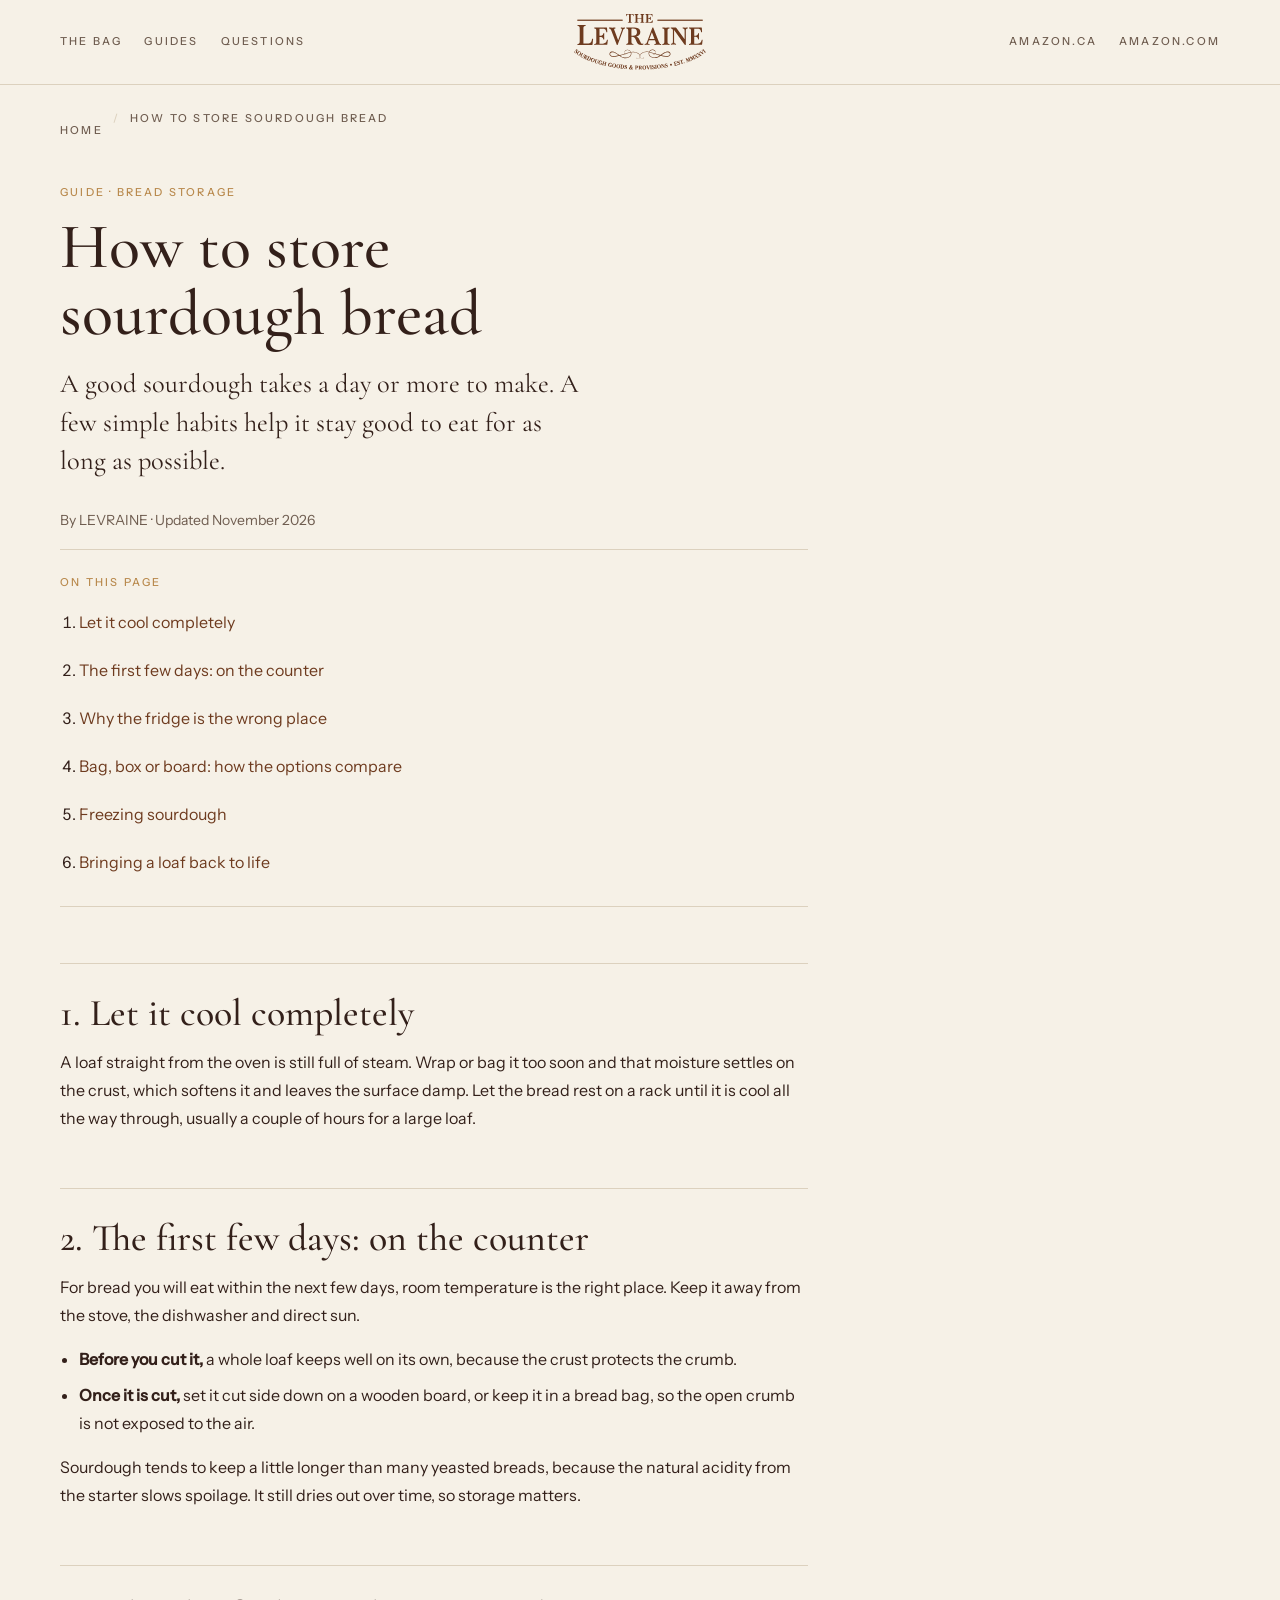
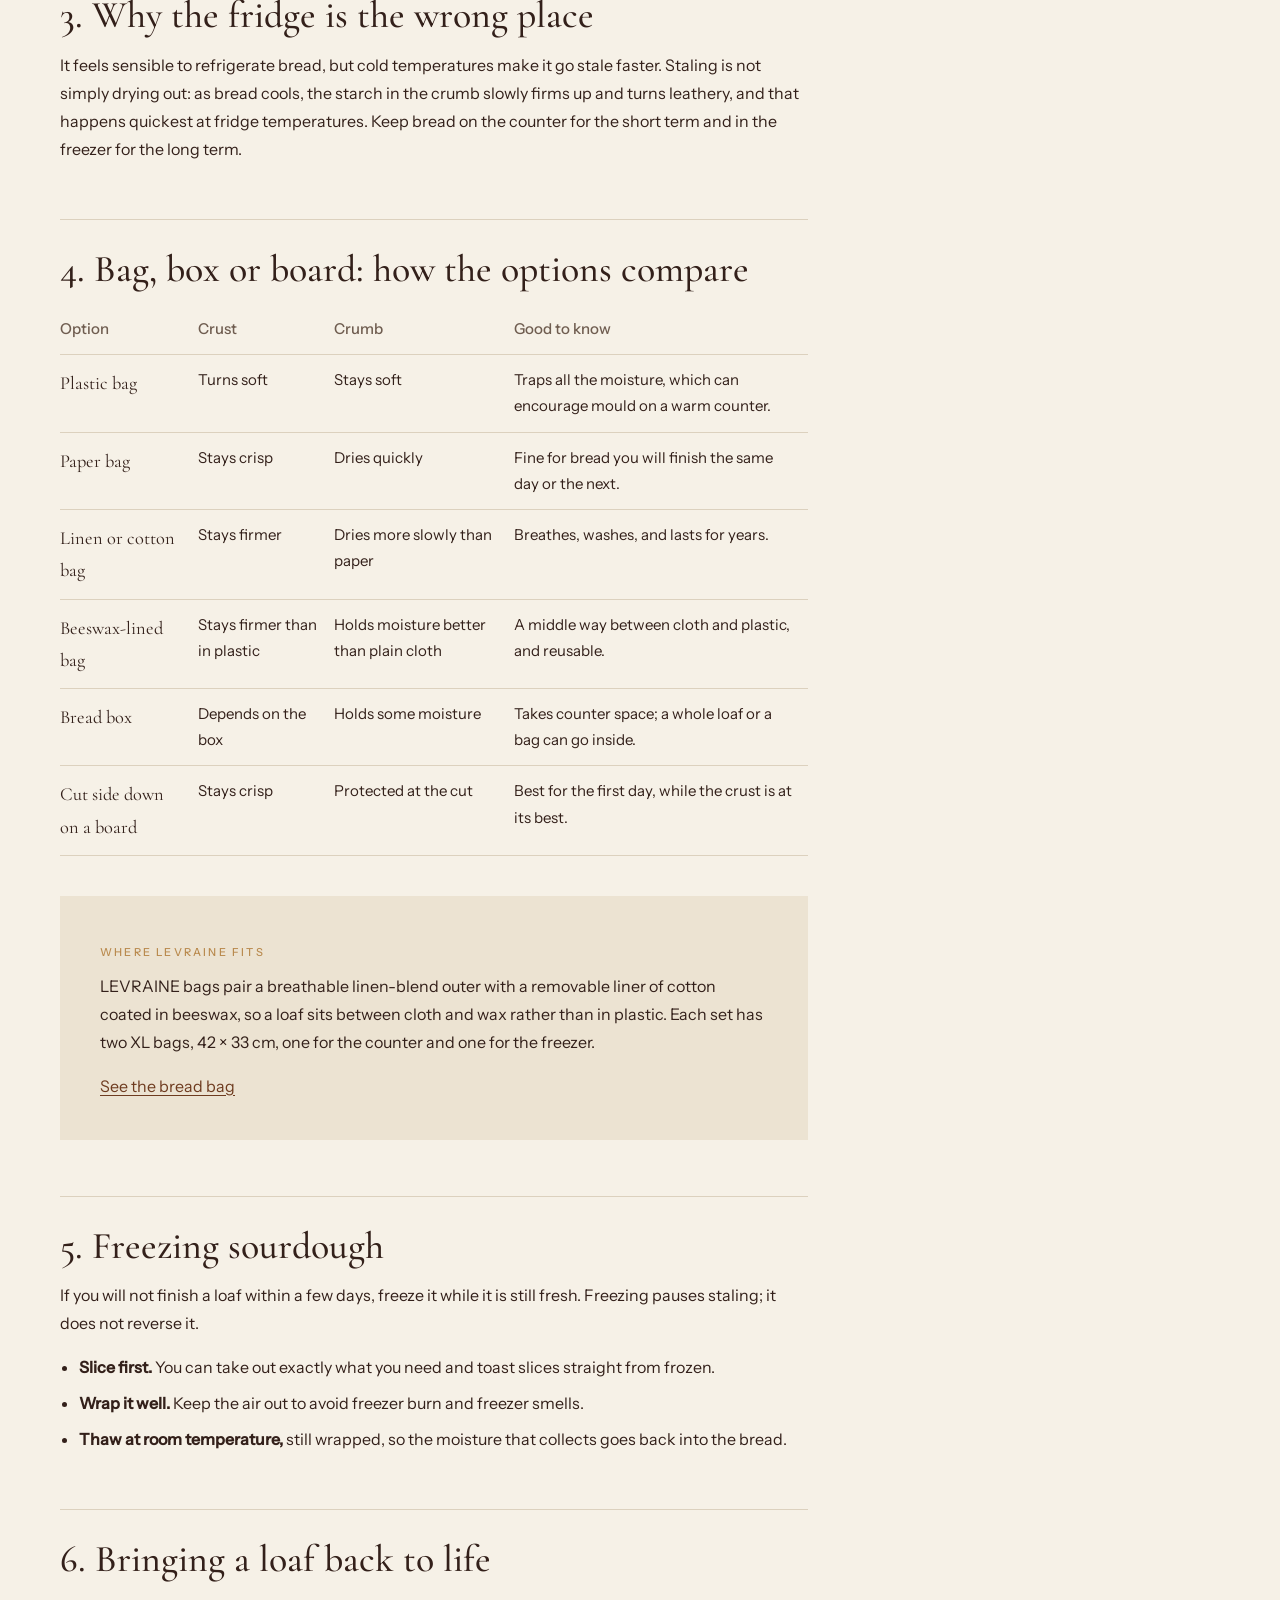
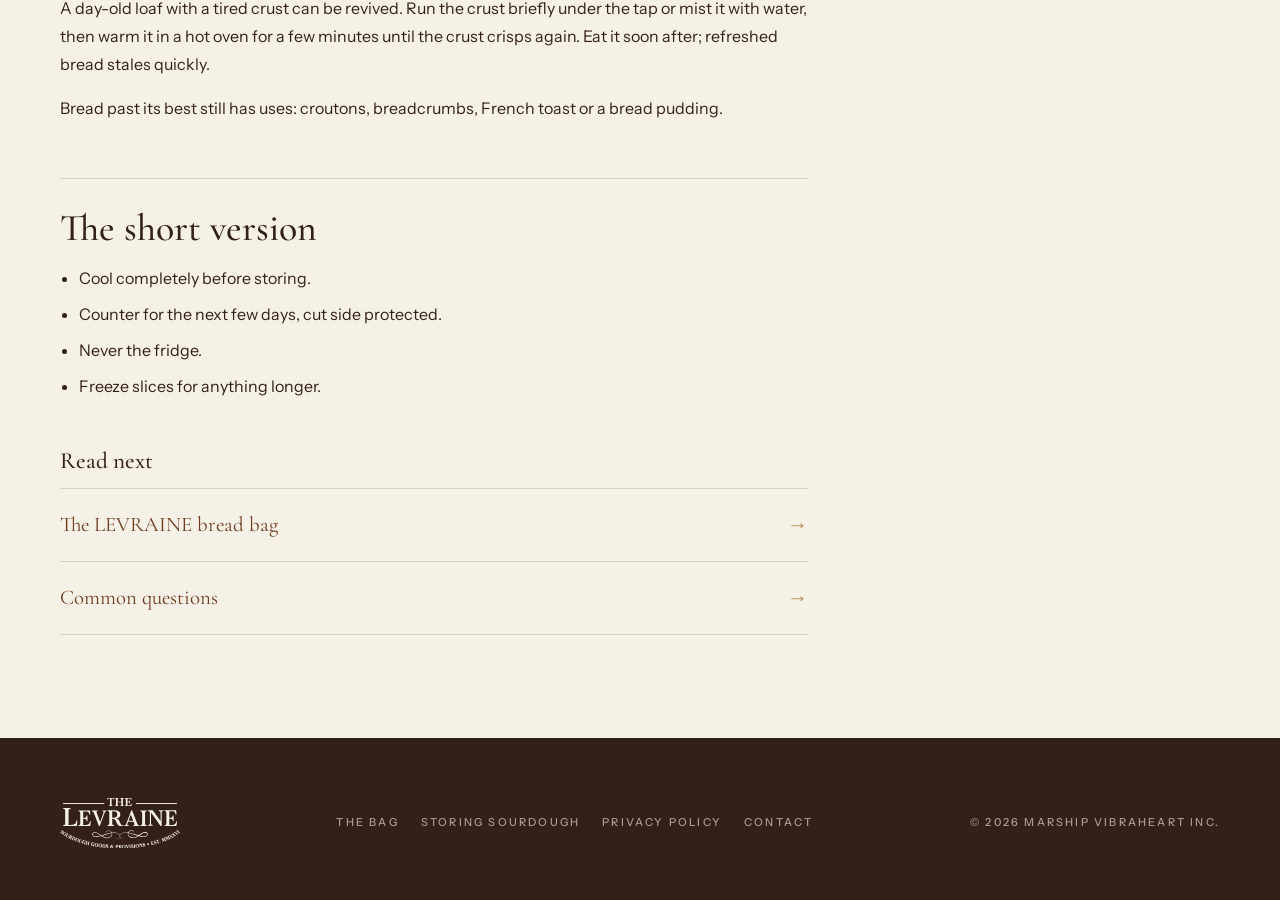
==== guides/how-to-store-sourdough-bread/index.html @ 127e64c9 "Add product page and sourdough storage guide - /products/beeswax-bread-bags: specs, size comparison," ====
<!doctype html>
<html lang="en">
<head>
<meta charset="utf-8">
<meta name="viewport" content="width=device-width, initial-scale=1, viewport-fit=cover">
<title>How to Store Sourdough Bread So It Stays Fresh | LEVRAINE</title>
<meta name="description" content="Keep sourdough fresh: let it cool fully, keep it on the counter for a few days, skip the fridge, and freeze slices for longer. Plus how bags, boxes and boards compare.">
<meta name="theme-color" content="#F6F1E7">
<link rel="canonical" href="https://levraine.com/guides/how-to-store-sourdough-bread">
<meta property="og:title" content="How to Store Sourdough Bread So It Stays Fresh | LEVRAINE">
<meta property="og:description" content="Keep sourdough fresh: let it cool fully, keep it on the counter for a few days, skip the fridge, and freeze slices for longer. Plus how bags, boxes and boards compare.">
<meta property="og:image" content="https://levraine.com/assets/img/bag-set.webp">
<link rel="icon" href="data:image/svg+xml,<svg xmlns=%22http://www.w3.org/2000/svg%22 viewBox=%220 0 100 100%22><rect width=%22100%22 height=%22100%22 rx=%2218%22 fill=%22%236E3B1F%22/><text x=%2250%22 y=%2268%22 text-anchor=%22middle%22 font-size=%2256%22 fill=%22%23F6F1E7%22 font-family=%22Georgia%22>L</text></svg>">
<link rel="preload" href="/assets/fonts/cormorant-garamond-latin-500-normal.woff2" as="font" type="font/woff2" crossorigin>
<link rel="stylesheet" href="/assets/pages.css">
<script type="application/ld+json">
{
  "@context": "https://schema.org",
  "@graph": [
    {
      "@type": "BreadcrumbList",
      "itemListElement": [
        {
          "@type": "ListItem",
          "position": 1,
          "name": "Home",
          "item": "https://levraine.com/"
        },
        {
          "@type": "ListItem",
          "position": 2,
          "name": "How to store sourdough bread",
          "item": "https://levraine.com/guides/how-to-store-sourdough-bread"
        }
      ]
    },
    {
      "@type": "Article",
      "headline": "How to store sourdough bread",
      "description": "How to keep sourdough fresh: cool it fully, keep it on the counter for a few days, avoid the fridge, and freeze slices for longer.",
      "datePublished": "2026-11-07",
      "dateModified": "2026-11-07",
      "author": {
        "@type": "Organization",
        "name": "LEVRAINE",
        "url": "https://levraine.com/"
      },
      "publisher": {
        "@type": "Organization",
        "name": "Marship Vibraheart Inc."
      },
      "mainEntityOfPage": "https://levraine.com/guides/how-to-store-sourdough-bread",
      "image": "https://levraine.com/assets/img/bag-set.webp"
    }
  ]
}
</script>
</head>
<body>
<svg width="0" height="0" style="position:absolute" aria-hidden="true"><symbol id="lv-logo" viewBox="0 0 440.23 185.61"><defs><style>.lv1,.lv2{fill:currentColor;}.lv2{fill-rule:evenodd;}</style></defs><path class="lv1" d="M174,1.08l-.41,5.66c0,.42.18.42.5.42h.68c.32,0,.41,0,.55-.42.77-3.33,1.27-4.74,6.58-4.87h1.5V24.22c0,2.16-.5,3.12-3.18,3.62-.41.08-.59.21-.59.54v.38c0,.41.23.54.68.54,2,0,4.68-.13,6.68-.13,1.77,0,3.77.13,5.41.13.45,0,.63-.13.63-.54v-.38c0-.33-.18-.46-.59-.54-2.72-.5-3.09-1.46-3.13-3.62V1.87h.5c6.22,0,6.68,1.34,7.54,4.87.09.34.23.42.54.42h.69c.31,0,.49,0,.49-.42l-.4-5.66C198.64.29,198.41,0,197.28,0H175.43C174.29,0,174.07.29,174,1.08Z"/><path class="lv1" d="M205.5,5.87V23.43c0,2.75-.18,3.83-3.18,4.41-.41.08-.59.21-.59.54v.38c0,.41.23.54.64.54,2,0,4.72-.13,6.67-.13,1.77,0,3.82.13,5.5.13.41,0,.63-.13.63-.54v-.38c0-.33-.18-.46-.59-.54-3-.58-3.18-1.66-3.18-4.41V15.69h13.45v7.74c0,2.75-.14,3.83-3.18,4.41-.36.08-.59.21-.59.54v.38c0,.41.23.54.68.54,1.64,0,3.64-.09,5.41-.13h1.09c1.77,0,3.9.13,5.63.13.41,0,.59-.13.59-.54v-.38c0-.33-.18-.46-.55-.54-3-.58-3.17-1.66-3.17-4.41V5.87c0-2.71.13-3.83,3.17-4.41.37-.08.55-.21.55-.54V.54c0-.41-.18-.54-.59-.54-1.68,0-3.73.09-5.5.13h-1.22C225.4.09,223.4,0,221.76,0c-.45,0-.68.13-.68.54V.92c0,.33.23.46.59.54,3,.58,3.18,1.7,3.18,4.41v7.91H211.4V5.87c0-2.71.19-3.83,3.18-4.41.41-.08.59-.21.59-.54V.54c0-.41-.22-.54-.63-.54-1.68,0-3.73.13-5.5.13h-1.18C206.09.13,204,0,202.37,0c-.41,0-.64.13-.64.54V.92c0,.33.18.46.59.54C205.32,2,205.5,3.16,205.5,5.87Z"/><path class="lv1" d="M241.66,5.87v17.6c0,2.71-.18,3.83-3.18,4.37-.41.08-.59.21-.59.58v.38c0,.37.22.54.63.54,1.18,0,2.55,0,3.91-.09h18.26c1.09,0,1.32-.29,1.41-1.08l.95-7c.05-.46-.09-.67-.59-.67h-.41c-.45,0-.63.13-.72.63-.91,3.74-2.77,6.28-10.59,6.28h-3.18V15.77h.91c3.5,0,5.54.5,6.13,3.79.05.42.14.58.55.58h.64c.5,0,.59-.21.59-.58,0-1.83-.14-3.29-.14-4.79,0-1.79.18-3.24.18-4.7,0-.37-.13-.58-.54-.58h-.64c-.45,0-.59.12-.68.58-.64,3.21-2.54,3.83-6,3.83h-1v-12H252c6,0,6.81.5,7.9,4.37l.27,1.13c.14.37.23.58.73.58h.5c.5,0,.63-.25.59-.67l-.41-6.2C261.55.29,261.33,0,260.24,0H238.52c-.41,0-.63.13-.63.54V.92c0,.33.18.46.59.54C241.48,2,241.66,3.16,241.66,5.87Z"/><path class="lv1" d="M31.39,98.75V49.66c0-6.17.38-8.73,6.65-10.06.85-.19,1.23-.48,1.23-1.24v-.85c0-.95-.47-1.23-1.33-1.23-4.27,0-9.87.28-13.95.28-3.71,0-8.07-.28-11.49-.28-.95,0-1.33.28-1.33,1.23v.85c0,.76.38,1,1.23,1.24C18.67,40.93,19,43.49,19,49.66V89.73c0,6.27-.28,8.73-6.55,10.06-.85.19-1.23.48-1.23,1.24v.85c0,1,.38,1.24,1.33,1.24,1.9,0,4.17-.1,6.45-.1H59.21c2.47,0,2.56-.66,2.75-2.47L63.67,84c.1-.76-.19-1.23-1-1.23H61.39c-.76,0-1.33.09-1.52,1.33l-.38,2.28c-1.23,8-4.74,12.34-21.36,12.34Z"/><path class="lv1" d="M74.31,56.94V91.57c0,5.32-.32,7.53-5.73,8.6-.74.16-1.06.41-1.06,1.14v.74c0,.74.41,1.07,1.14,1.07,2.13,0,4.59-.09,7-.17h32.92c2,0,2.37-.57,2.53-2.13L112.87,87c.08-.9-.16-1.31-1.06-1.31h-.74c-.82,0-1.14.24-1.31,1.23-1.64,7.36-5,12.36-19.07,12.36H85V76.43h1.63c6.31,0,10,1,11.06,7.45.08.82.24,1.14,1,1.14h1.14c.9,0,1.07-.41,1.07-1.14,0-3.61-.25-6.47-.25-9.42,0-3.52.33-6.38.33-9.25,0-.74-.25-1.15-1-1.15H98.79c-.82,0-1.06.25-1.23,1.15-1.14,6.3-4.58,7.53-10.89,7.53H85V49.08h8c10.81,0,12.28,1,14.24,8.6l.49,2.21c.25.74.41,1.15,1.31,1.15h.91c.9,0,1.14-.5,1.06-1.31l-.74-12.2c-.08-1.56-.49-2.13-2.45-2.13H68.66c-.73,0-1.14.24-1.14,1.06v.74c0,.65.32.9,1.06,1.06C74,49.41,74.31,51.62,74.31,56.94Z"/><path class="lv1" d="M162.4,57.33c3-7.82,3.63-8.22,6.85-9.11.73-.16,1.05-.32,1.05-1v-.72a1,1,0,0,0-1.13-1.05c-2,0-3,.24-5,.24H162.4c-2.1,0-3.79-.24-5.08-.24-1,0-1.29.16-1.29,1.05v.72c0,.73.33.89,1,1.13,1.85.56,2.9,1.21,2.9,3a17.57,17.57,0,0,1-1.45,5.48l-11.2,30.88L135.72,56.76c-1.21-3.06-1.94-4.83-1.94-6,0-1.29,1-1.77,3.47-2.58.73-.16,1.05-.32,1.05-1v-.72a.93.93,0,0,0-1.05-1.05c-3,0-6.21.24-9.19.24s-7.17-.24-10.32-.24c-.88,0-1.21.24-1.21,1.05v.72c0,.73.33.89,1,1,3.71,1.13,4.76,1.69,7.42,8.54l17.65,45.47a1,1,0,0,0,1.13.89h.81a1.16,1.16,0,0,0,1.21-.81Z"/><path class="lv1" d="M191.49,72.43V51.73c0-2.3.65-2.95,3.11-2.95h2c8.76,0,13.42,3.76,13.42,11.7s-4.75,12-13.75,12Zm-5.73-27.17h-3.28c-3.6,0-3.6-.16-7.28-.16-.82,0-1.06.32-1.06,1.06v.74c0,.73.32.9,1,1.06,5.15,1.39,5.73,2.21,5.73,8.68V91.17c0,6.54-.74,7.36-5.73,8.67-.66.17-1,.33-1,1.07v.73c0,.82.32,1.07,1,1.07,3,0,6.71-.17,10-.25h2c3.19.08,7.12.25,10.14.25.66,0,1.07-.25,1.07-1.07v-.73c0-.74-.41-.9-1.07-1.07-4.91-1.31-5.72-2.13-5.72-8.1V76.27h1.8c6.71,0,9.57,3,13,10.81l2,4.58c4.18,9.57,7.86,11.46,14.9,11.46a15.62,15.62,0,0,0,7.77-1.64c.65-.41,1-.9.41-1.88l.08.08c-.41-1-.82-1.23-1.47-1a5.64,5.64,0,0,1-2.54.57c-2.37,0-4.33-2-7.85-10.31l-1.56-3.27c-2.21-5-5.4-8.43-10.56-10.32,8.43-1.55,13.67-5.81,13.67-14.89,0-11.86-9-15.38-24.47-15.38H194.6C192.47,45.1,189.44,45.26,185.76,45.26Z"/><path class="lv1" d="M259.76,60.68l8.73,22.85H251.43ZM244.25,91.61c-2.53,6.61-3.34,7.51-7.67,8.65-.73.16-1.06.41-1.06,1.06v.73c0,.82.33,1.07,1.22,1.07,3.11,0,2.86-.25,6-.25h1.72c3.59,0,2.77.25,6.53.25.65,0,1.06-.25,1.06-1.07v-.73c0-.65-.33-.9-1.06-1.06-3-.82-4.17-1.55-4.17-3.1,0-1.23.66-2.86,1.63-5.47l1.56-4.4h19.83l1.71,4.4a17.72,17.72,0,0,1,1.63,5.55c0,1.63-1.14,2.2-4.08,3-.65.16-1,.41-1,1.06v.73c0,.82.33,1.07,1,1.07,3.1,0,6.94-.17,10.12-.25s7.26.25,10.28.25c.9,0,1.23-.25,1.23-1.07v-.73c0-.65-.25-.9-1-1.06-3.27-.82-4.17-1.06-7.19-8.57l-18-45.78c-.32-.65-.57-.81-1.14-.81h-1.14a1,1,0,0,0-1.06.81Z"/><path class="lv1" d="M312,91.56V57c0-5.33.33-7.54,5.74-8.69.73-.17,1.06-.41,1.06-1.07v-.74c0-.82-.41-1.06-1.15-1.06-3,0-6.72.24-9.92.24h-2.13c-3.19,0-7-.24-9.92-.24-.73,0-1.15.24-1.15,1.06v.74c0,.66.33.9,1.07,1.07,5.41,1.15,5.74,3.36,5.74,8.69v34.6c0,5.41-.33,7.54-5.74,8.69-.74.16-1.07.41-1.07,1.06v.74c0,.82.42,1.07,1.15,1.07,3.61,0,8.37-.25,11.89-.25,3.2.08,7.05.25,10.08.25.74,0,1.15-.25,1.15-1.07v-.74c0-.65-.33-.9-1.06-1.06C312.28,99.1,312,97,312,91.56Z"/><path class="lv1" d="M373,101.66v-45c0-5.26.24-7.45,5.59-8.58.73-.17,1-.41,1-1.06v-.73c0-.81-.32-1.05-1.13-1.05-3,0-4.62.24-7,.24h-1c-2.52,0-4.05-.24-7.13-.24-.73,0-1.06.24-1.06,1.05V47c0,.65.33.89,1,1.06,5.42,1.13,5.67,3.32,5.67,8.58v28L341.65,46.56a2.52,2.52,0,0,0-2.51-1.22h-7.78c-3.89,0-3.65-.24-7.62-.24-.81,0-1.13.24-1.13,1v.73c0,.73.32,1,1.05,1.13,5.27,1,6.08,2.84,6.24,7.05V90.88c0,5.35-.32,7.45-5.67,8.59-.73.16-1.06.4-1.06,1v.73c0,.81.41,1.06,1.14,1.06,3.32,0,5-.17,8.1-.25,2.43.08,4,.25,7,.25.73,0,1.14-.25,1.14-1.06v-.73c0-.65-.33-.89-1.06-1-5.35-1.14-5.67-3.24-5.67-8.59V53.44l34.6,48.22c.89,1.21,1.54,1.46,2.27,1.46h.81A1.29,1.29,0,0,0,373,101.66Z"/><path class="lv1" d="M390.29,56.7V91.51c0,5.35-.33,7.57-5.76,8.64-.74.17-1.07.41-1.07,1.16v.74c0,.74.41,1.07,1.15,1.07,2.14,0,4.61-.09,7.08-.17h33.08c2,0,2.39-.57,2.55-2.14l1.73-13.91c.08-.9-.17-1.31-1.07-1.31h-.74c-.83,0-1.15.24-1.32,1.23-1.64,7.41-5,12.43-19.17,12.43H401v-23h1.65c6.34,0,10,1,11.11,7.49.08.82.25,1.15,1,1.15h1.15c.91,0,1.07-.41,1.07-1.15,0-3.62-.25-6.51-.25-9.47,0-3.54.33-6.42.33-9.3,0-.74-.24-1.15-1-1.15h-1.15c-.82,0-1.07.25-1.23,1.15-1.15,6.34-4.61,7.57-11,7.57H401V48.8h8.07c10.86,0,12.35,1,14.32,8.64l.49,2.22c.25.74.42,1.16,1.32,1.16h.91c.9,0,1.15-.5,1.07-1.32l-.75-12.26c-.08-1.57-.49-2.14-2.46-2.14H384.61c-.74,0-1.15.24-1.15,1.07v.74c0,.66.33.9,1.07,1.07C390,49.13,390.29,51.35,390.29,56.7Z"/><rect class="lv1" x="11.28" y="19.28" width="150.72" height="2.76"/><rect class="lv1" x="11.28" y="19.28" width="150.72" height="2.76"/><rect class="lv1" x="278.45" y="19.28" width="150.72" height="2.76"/><rect class="lv1" x="278.45" y="19.28" width="150.72" height="2.76"/><path class="lv1" d="M2.17,124.09,0,126.79l.86.69a.36.36,0,0,1,.52-.09,9.57,9.57,0,0,0,1.79,2.38,4.69,4.69,0,0,0,6.56-.56c3-3.78-2.71-6.81-.94-9a1.73,1.73,0,0,1,2.5-.21c2,1.58-.32,3.2.66,4l.44.36,2.06-2.57-.65-.52c-.16.11-.37.2-.53.07a2.77,2.77,0,0,1-.45-.91,3.86,3.86,0,0,0-1.1-1.4,4,4,0,0,0-5.59.42c-3,3.7,2.69,6.84.75,9.25a2,2,0,0,1-3,.34c-2.48-2-.54-4-1.18-4.49Z"/><path class="lv1" d="M13.63,136.33c-2.31-1.54-.49-5,.69-6.75s3.67-4.73,6-3.2.49,5-.7,6.75S15.92,137.87,13.63,136.33Zm-.5.74c3.16,2.12,6.88,1.14,9.11-2.18s1.71-7.12-1.47-9.25-6.87-1.14-9.1,2.19S10,135,13.13,137.07Z"/><path class="lv1" d="M26.24,129.64l-.13.24c-.62,1.09.77.65,0,1.93l-3.62,6.44c-1.41,2.49-.12,4.63,2.19,5.93s4.65,1.11,5.86-1l3.78-6.71c.73-1.28,1.07.13,1.68-1l.14-.24-2.68-1.51-.14.24c-.61,1.09.77.65,0,1.93l-3.79,6.71a2.66,2.66,0,0,1-3.77.91c-1.82-1-1.51-2.54-.57-4.21l3.42-6.07c.72-1.28,1.06.13,1.67-1l.14-.25Z"/><path class="lv1" d="M37.13,143.49l.14.07c.51.25.49,1.25.51,1.82l.15,5.27,3.47,1.68.15-.3c.42-.87-.44-.44-.51-1.49l-.28-3.92c-.09-1.33-.21-1.92-1.41-2.61l0,0,.43.21c1.46.71,3.61,1,4.75-1.34a3.18,3.18,0,0,0-1.6-4.31l-6.28-3-.14.3c-.51,1,.81.58.19,1.87l-4,8.29c-.62,1.29-1.08,0-1.59,1l-.15.31,4.41,2.14.15-.31c.5-1-.82-.58-.19-1.87Zm2.6-5.36,1.37.67a2.09,2.09,0,0,1,.58,2.89c-1,2-2.38,1.7-3.35,1.23l-.75-.37Z"/><path class="lv1" d="M50.51,143.14l1.19.5c.41.17,3.09,1.37,1,6.36-1.34,3.15-2.91,4.77-5.59,3.63l-.87-.37Zm-3.27,11.69c2.8,1.19,6.62.5,8.39-3.66,1.58-3.72,0-7-2.9-8.23l-5.41-2.29-.13.31c-.45,1.06.85.54.29,1.86l-3.6,8.48c-.56,1.32-1.09,0-1.54,1.08l-.13.31Z"/><path class="lv1" d="M60.65,159.54c-2.61-1-1.65-4.73-.92-6.72s2.45-5.47,5-4.51,1.65,4.73.91,6.72S63.24,160.49,60.65,159.54Zm-.31.84c3.57,1.31,7-.51,8.34-4.27s0-7.32-3.6-8.64-7,.51-8.34,4.27S56.76,159.06,60.34,160.38Z"/><path class="lv1" d="M71.74,150.24l-.08.27c-.38,1.19.88.48.43,1.88l-2.26,7c-.88,2.73.82,4.56,3.34,5.38s4.78.15,5.54-2.19l2.35-7.34c.45-1.4,1.07-.08,1.45-1.27l.09-.26-2.93-1-.08.27c-.39,1.19.88.48.43,1.88l-2.36,7.33a2.68,2.68,0,0,1-3.52,1.65c-2-.64-2-2.19-1.4-4l2.13-6.63c.45-1.4,1.07-.08,1.45-1.27l.09-.27Z"/><path class="lv1" d="M93.15,160.8l1-3.54-.91-.26c-.15.17-.24.34-.51.26s-1.17-1.33-3.21-1.9c-3.56-1-6.82,1.34-7.85,5-1.21,4.32.89,7.35,4.93,8.48,1.27.36,5.34.92,5.69-.33l.09-.32c-.64-.26-.57-.53-.4-1.1l.54-2a1.83,1.83,0,0,1,.77-1.29l-4.41-1.24-.07.27c-.4,1.42,1.25.26.61,2.53l-.32,1.15c-.34,1.2-1,1.79-2.35,1.41-2.89-.82-2.44-4.56-1.77-6.94s2.13-5.24,4.87-4.47c2.89.82,1.24,3.7,2.82,4.14Z"/><path class="lv1" d="M98.87,164.22l.92-3.78c.35-1.43,1.06-.17,1.36-1.38l.06-.27-4.76-1.16-.06.27c-.3,1.22.91.42.57,1.85l-2.18,8.95c-.34,1.43-1.06.16-1.35,1.37l-.07.28,4.76,1.15.07-.27c.29-1.21-.92-.41-.57-1.84l1-4.09,4.73,1.15-1,4.09c-.35,1.42-1.11.15-1.4,1.36l-.07.27,4.81,1.17.07-.27c.29-1.21-.92-.42-.57-1.85l2.17-8.95c.35-1.43,1.06-.16,1.36-1.37l.06-.27L104,159.47l-.06.27c-.3,1.21.91.42.57,1.84l-.92,3.78Z"/><path class="lv1" d="M125.37,168l.71-3.62-.92-.18c-.14.18-.21.36-.49.31s-1.27-1.24-3.36-1.65c-3.62-.7-6.69,1.9-7.41,5.61-.86,4.4,1.48,7.25,5.59,8.05,1.3.26,5.4.49,5.65-.79l.07-.33c-.67-.2-.61-.48-.5-1.06l.39-2a1.83,1.83,0,0,1,.66-1.35l-4.49-.88-.06.27c-.28,1.44,1.27.15.82,2.47L121.8,174c-.24,1.23-.82,1.87-2.22,1.6-3-.58-2.81-4.34-2.34-6.77s1.7-5.4,4.5-4.85c3,.58,1.53,3.58,3.15,3.89Z"/><path class="lv1" d="M132.71,178c-2.74-.45-2.52-4.33-2.17-6.42s1.37-5.83,4.09-5.39,2.51,4.34,2.17,6.43S135.43,178.43,132.71,178Zm-.15.89c3.75.61,6.73-1.82,7.38-5.77s-1.4-7.19-5.17-7.81-6.73,1.82-7.38,5.77S128.79,178.25,132.56,178.87Z"/><path class="lv1" d="M146.87,180.1c-2.75-.37-2.64-4.26-2.35-6.37s1.19-5.86,3.93-5.49,2.64,4.26,2.35,6.36S149.6,180.47,146.87,180.1Zm-.12.88c3.77.51,6.68-2,7.21-6s-1.61-7.14-5.39-7.65-6.68,2-7.21,6S143,180.47,146.75,181Z"/><path class="lv1" d="M159.8,170.12l1.28.14c.44.05,3.35.42,2.77,5.8-.36,3.4-1.4,5.41-4.3,5.1l-.93-.1Zm.26,12.14a6.21,6.21,0,0,0,7-5.93c.44-4-2.05-6.7-5.16-7l-5.84-.62,0,.33c-.13,1.15,1,.27.81,1.7l-1,9.16c-.16,1.42-1,.34-1.16,1.48l0,.34Z"/><path class="lv1" d="M167.92,179.59l-.3,3.45,1.1.1c0-.22.15-.38.38-.36a10,10,0,0,0,2.81,1,4.68,4.68,0,0,0,5.14-4.11c.42-4.84-6.05-4.14-5.81-7a1.73,1.73,0,0,1,2-1.57c2.52.21,1.52,2.84,2.77,2.94l.56.05.28-3.28-.82-.07c-.07.18-.2.37-.41.36a3.08,3.08,0,0,1-.88-.51A3.81,3.81,0,0,0,173,170a4,4,0,0,0-4.41,3.47c-.41,4.73,6.05,4.17,5.78,7.25a2,2,0,0,1-2.29,2c-3.17-.27-2.66-3-3.48-3.06Z"/><path class="lv1" d="M190.19,176.47a6.31,6.31,0,0,1-.88-2.77,1.43,1.43,0,0,1,1.54-1.46,1.71,1.71,0,0,1,1.51,2C192.29,175.57,191.31,176.08,190.19,176.47Zm2.51,1.88c0,.93,1.17.18,1.12,1.25a2.47,2.47,0,0,1-.76,1.6,24.7,24.7,0,0,1-2.39-3.81c1.44-.37,3.14-1.42,3.23-3.17.1-1.95-1.85-2.89-3.42-3a3.57,3.57,0,0,0-4,3.18,5.91,5.91,0,0,0,.84,2.93c-1.78.53-3.77,1.11-3.89,3.41-.15,2.79,2.48,4,4.74,4.13a5.6,5.6,0,0,0,3.55-.93,3.94,3.94,0,0,0,2.61,1.25c.86.05,2.54-.2,3-1l-.65-.63a1.34,1.34,0,0,1-1,.34c-.76,0-1.59-1.11-2-1.77a12.67,12.67,0,0,0,1.37-2.16c.42-1,1.41-.71,1.45-1.38l0-.44-3.86-.21ZM191,183.26a2.63,2.63,0,0,1-1.67.49,3.06,3.06,0,0,1-2.74-3.41,2.21,2.21,0,0,1,1.23-2Z"/><path class="lv1" d="M208.9,185.34V185c0-1.16-1.14-.19-1.12-1.63l.08-3.92,1.89,0c2.05,0,4.47-.52,4.53-3.69.05-2.56-2-3.48-4.11-3.52l-6.08-.12v.34c0,1.15,1,.18,1,1.62l-.17,9.21c0,1.43-1,.43-1,1.58v.33ZM208,173.28l.88,0c1.36,0,2.36.53,2.32,2.46s-1.09,2.7-2.31,2.68l-1,0Z"/><path class="lv1" d="M219.6,179.37h.16c.57,0,1,.91,1.26,1.41l2.45,4.67h3.85v-.34c0-1-.58-.2-1.11-1.11l-2-3.4c-.66-1.16-1-1.64-2.41-1.73v0h.48c1.62,0,3.69-.67,3.68-3.28a3.19,3.19,0,0,0-3.33-3.18l-7,0v.34c0,1.15,1,.16,1,1.59l0,9.22c0,1.43-1,.44-1,1.6v.33h4.9v-.33c0-1.16-1-.17-1-1.6Zm0-6h1.52a2.09,2.09,0,0,1,1.79,2.34c0,2.22-1.39,2.57-2.47,2.58h-.83Z"/><path class="lv1" d="M234.61,184.72c-2.78.06-3.28-3.8-3.33-5.92s.26-6,3-6.05,3.28,3.79,3.33,5.91S237.37,184.65,234.61,184.72Zm0,.89c3.8-.1,6.28-3,6.17-7s-2.71-6.8-6.53-6.71-6.27,3-6.17,7S230.81,185.7,234.63,185.61Z"/><path class="lv1" d="M248.78,180.89l-3-7a5.38,5.38,0,0,1-.3-.71c0-.6.95-.11.9-1.05l0-.38-5,.24,0,.28c0,1,.7.3,1.16,1.4l4.73,11.14,1.34-.07,3.48-11.61c.35-1.19,1.14-.31,1.08-1.43v-.28l-3.22.16,0,.28c.05,1,1,.49,1,1.1a2.78,2.78,0,0,1-.16.76Z"/><path class="lv1" d="M253.9,171.37l0,.28c.08,1.24,1,.12,1.11,1.58l.6,9.2c.1,1.46-1,.47-.9,1.71l0,.28,4.92-.32,0-.28c-.08-1.24-1-.12-1.11-1.58l-.6-9.2c-.09-1.46,1-.47.9-1.71l0-.28Z"/><path class="lv1" d="M260.78,180.57l.27,3.45,1.1-.09c0-.22.09-.4.32-.42a9.67,9.67,0,0,0,2.93.5,4.7,4.7,0,0,0,4.39-4.91c-.39-4.84-6.65-3.09-6.88-5.91a1.73,1.73,0,0,1,1.68-1.87c2.52-.2,2,2.55,3.21,2.45l.57-.05-.27-3.28-.82.07c0,.19-.13.4-.34.41a2.8,2.8,0,0,1-.95-.35,3.88,3.88,0,0,0-1.76-.27,4,4,0,0,0-3.78,4.15c.38,4.73,6.65,3.13,6.9,6.21a2,2,0,0,1-2,2.3c-3.17.25-3.11-2.51-3.94-2.45Z"/><path class="lv1" d="M270.08,170.14l0,.28c.12,1.24,1,.09,1.16,1.56l.88,9.17c.14,1.46-1,.5-.85,1.74l0,.28,4.91-.47,0-.28c-.12-1.24-1-.09-1.16-1.55l-.88-9.17c-.14-1.47,1-.51.85-1.75l0-.27Z"/><path class="lv1" d="M284.11,181.28c-2.76.32-3.61-3.48-3.85-5.59s-.29-6,2.45-6.29,3.61,3.48,3.85,5.58S286.85,181,284.11,181.28Zm.1.89c3.77-.44,6-3.59,5.51-7.57s-3.31-6.53-7.11-6.09-6,3.59-5.51,7.57S280.41,182.61,284.21,182.17Z"/><path class="lv1" d="M294.46,167.34l-4.19.6,0,.27c.18,1.24,1.13,0,1.34,1.48l1.3,9.12c.21,1.46-1,.57-.87,1.8l0,.28,3.31-.48,0-.27c-.18-1.24-1.15,0-1.35-1.48l-1.26-8.77,8.3,9.72,1.26-.18-1.57-11c-.21-1.45.92-.54.74-1.78l0-.27-3.06.43,0,.28c.18,1.23,1,0,1.23,1.5l.83,5.76Z"/><path class="lv1" d="M304,175.67l.57,3.41,1.08-.18c0-.22.06-.41.29-.44a10,10,0,0,0,3,.24,4.7,4.7,0,0,0,4-5.27c-.8-4.79-6.89-2.51-7.36-5.3a1.73,1.73,0,0,1,1.52-2c2.49-.42,2.17,2.37,3.4,2.16l.56-.09-.54-3.25-.82.14c0,.19-.09.41-.3.44a2.84,2.84,0,0,1-1-.27,3.94,3.94,0,0,0-1.78-.12,4,4,0,0,0-3.41,4.46c.78,4.68,6.89,2.55,7.4,5.6a2,2,0,0,1-1.74,2.46c-3.14.52-3.31-2.24-4.13-2.11Z"/><path class="lv1" d="M323.87,172.31a3.28,3.28,0,1,0-3.7-2.61A3.21,3.21,0,0,0,323.87,172.31Z"/><path class="lv1" d="M336.68,160.48l2.24-.54c2-.48,1.87,1.66,2.88,1.41l.52-.12-.82-3.41a2.62,2.62,0,0,1-1.3.74l-7.56,1.83.08.32c.27,1.13,1-.07,1.34,1.33l2.16,9c.34,1.39-.85.67-.58,1.79l.08.32,9.62-2.32-.81-3.35-.41.1c-1.33.32.48,2.35-2,2.95l-2.87.69L338,166.09l1.15-.28c1.26-.3.93,1.19,1.92.95l.47-.11L340.7,163l-.31.08c-1.18.29.05,1.33-1.44,1.69l-1.16.28Z"/><path class="lv1" d="M345.41,167.18l.9,3.34,1.06-.28c0-.22,0-.41.24-.47a10,10,0,0,0,3-.05,4.71,4.71,0,0,0,3.43-5.63c-1.27-4.69-7.11-1.82-7.84-4.55a1.72,1.72,0,0,1,1.3-2.15c2.44-.66,2.4,2.15,3.61,1.82l.54-.14-.85-3.18-.81.21c0,.2,0,.42-.25.48a2.94,2.94,0,0,1-1-.18,4,4,0,0,0-1.78.06,4,4,0,0,0-3,4.77c1.23,4.58,7.11,1.86,7.92,4.84a2,2,0,0,1-1.49,2.62c-3.08.83-3.52-1.9-4.32-1.69Z"/><path class="lv1" d="M353.11,158.38l.47-.14c1.15-.35-1-2,1.92-2.84l.63-.18,2.93,9.74c.42,1.41-1,.72-.6,1.92l.08.26,5-1.49-.09-.27c-.35-1.19-1.13.15-1.56-1.26l-2.93-9.75.62-.18c2.88-.87,2,1.65,3.17,1.3l.47-.14-1-3.39a2.57,2.57,0,0,1-1.25.8L353.58,155a2.61,2.61,0,0,1-1.49,0Z"/><path class="lv1" d="M366.89,161.44a1.55,1.55,0,0,0-.94,2,1.5,1.5,0,1,0,.94-2Z"/><path class="lv1" d="M381.38,154.44l-5.48-6.8-4.06,1.55.09.26c.45,1.17,1-.18,1.52,1.2l3.27,8.61c.53,1.37-.93.79-.48,2l.1.27,3.14-1.2-.1-.26c-.45-1.16-1.11.22-1.63-1.15l-3.06-8h0l6.9,8.64,1-.39-.6-11.18h0l3.1,8.15c.52,1.38-.78.74-.34,1.9l.1.26,4.61-1.75-.09-.26c-.45-1.17-1,.19-1.55-1.18l-3.28-8.61c-.52-1.38.82-.75.37-1.92l-.1-.26-4,1.54Z"/><path class="lv1" d="M395.68,148.53l-5.86-6.47-4,1.78.11.25c.51,1.14,1-.23,1.58,1.11l3.77,8.41c.6,1.34-.88.84-.37,2l.11.25,3.07-1.37-.12-.25c-.51-1.14-1.09.28-1.69-1.06l-3.52-7.85h0l7.39,8.23,1-.46L396,142l0,0,3.57,8c.6,1.34-.74.78-.23,1.92l.11.25,4.51-2-.12-.25c-.51-1.14-1,.25-1.61-1.09l-3.77-8.41c-.6-1.34.77-.79.26-1.93l-.11-.26-4,1.77Z"/><path class="lv1" d="M407.09,142.57l2.81,1.71a2.53,2.53,0,0,1,.91.71c.32.61-.93.39-.41,1.39l.13.25,4.84-2.53-.13-.25c-.51-1-.51.08-1.72-.65l-5.72-3.54.39-4.51c.15-1.67,1.43-1,.82-2.13l-.15-.28-3.39,1.78.13.24c.51,1,1.06-.13,1.37.46a2.2,2.2,0,0,1,0,.92l-.26,2.91-2.84-1.73c-.11-.07-.39-.21-.46-.35-.23-.44.88-.33.4-1.26l-.15-.28L399,137.91l.13.25c.61,1.17.52-.12,1.8.65l5.16,3.14-.41,4.56c-.23,2.65-1.51,1.53-.85,2.8l.13.25,3.43-1.8-.13-.24c-.55-1.06-1,0-1.35-.56a2,2,0,0,1-.08-1Z"/><path class="lv1" d="M417.45,136.8l2.9,1.52a2.54,2.54,0,0,1,1,.66c.36.59-.91.44-.32,1.41l.15.24,4.67-2.83-.15-.24c-.57-.94-.51.11-1.76-.55L418,133.84l.11-4.52c0-1.68,1.36-1.07.68-2.18l-.16-.27-3.28,2,.14.24c.58,1,1.06-.21,1.4.36a2.07,2.07,0,0,1,.11.92l-.07,2.92L414,131.75a1.37,1.37,0,0,1-.48-.31c-.26-.43.86-.39.32-1.28l-.17-.28-4.56,2.77.14.24c.69,1.13.51-.15,1.84.54l5.35,2.81-.12,4.58c-.07,2.65-1.42,1.62-.68,2.85l.15.23,3.31-2-.15-.24c-.61-1-1,.12-1.38-.47a2,2,0,0,1-.14-1Z"/><path class="lv1" d="M429.56,130.41l-6.31-4.25a7.14,7.14,0,0,1-.64-.43c-.34-.49.75-.61.19-1.38l-.21-.3-4,2.89.16.23c.61.85.76-.13,1.74.54l10,6.79,1.1-.78-3.38-11.64c-.35-1.19.78-.88.13-1.79l-.16-.22-2.62,1.87.17.23c.6.84,1.09-.12,1.45.38a3.13,3.13,0,0,1,.27.72Z"/><path class="lv1" d="M428.09,120l.18.22c.79,1,.89-.5,1.83.63l5.87,7.1c.94,1.13-.51,1,.28,1.92l.18.21,3.8-3.14-.18-.22c-.79-1-.89.5-1.83-.63l-5.87-7.1c-.94-1.13.51-1-.28-1.92l-.18-.21Z"/><path class="lv2" d="M219.46,136.76a13.82,13.82,0,0,0-1.85-3.24,15.09,15.09,0,0,0-3-2.82,24.29,24.29,0,0,0-7.22-3.46,34.58,34.58,0,0,0-16.79-.69l-.34.07a13.84,13.84,0,0,0-11.48-7.36c-6.21-.28-11.53,4-11,10.49,0,.35.15,2.82.83,2.62-4.79,1.42-9.7,2.86-14.83,4.16l-2.19.64c-3.87-2.59-7.78-5.32-12-7.82-5.42-3.12-15.64-7.69-20.67.91-3.61,9.33,8.11,14,14.27,12.79a72.24,72.24,0,0,0,17.83-3.45c5.17,3.45,10.48,6.73,16.75,7.61a24.51,24.51,0,0,0,16.11-3,16.4,16.4,0,0,0,6.48-7,12.39,12.39,0,0,0,.56-8.92c.06-.46,4.83-.57,5.31-.6a35,35,0,0,1,9.37.59c7.42,1.54,17.22,9,13.08,17.53A7.89,7.89,0,0,1,214,150a4.22,4.22,0,0,1-4.13-1.15c-.6-.62-.57-2.76-1.27-2.88-1.17-.19-.53,1.53-.26,2a5.29,5.29,0,0,0,2.19,2,6.5,6.5,0,0,0,5.95-.83C220.74,146.38,221.19,141.1,219.46,136.76Zm-47.78-13.84c5.21-4.88,14-2.1,17.12,4-6.44,1.37-12.9,3.28-19.62,5.27A6.9,6.9,0,0,1,171.68,122.92Zm-37.9,17.81c-6.47,1-15.5-2.66-12.68-9.58,7.69-8,18.39.41,27.64,6.86A69.08,69.08,0,0,1,133.78,140.73Zm55.06-4.21c-5.23,10.15-21.48,11.92-31.89,4.1-1-.6-2-1.25-3-1.88,5.37-1.5,10.64-3.09,15.77-4.65,2.69,3.24,7.19,4.52,9.27.39-2.25,3.81-6.35,2.5-8.77-.54,6.45-2,12.7-3.84,18.59-5.33.2,0,.4-.06.61-.11A11.06,11.06,0,0,1,188.84,136.52Z"/><path class="lv2" d="M223.79,148.6a6.5,6.5,0,0,0,6,.83,5.29,5.29,0,0,0,2.19-2c.27-.46.91-2.18-.26-2-.7.12-.66,2.25-1.27,2.88a4.22,4.22,0,0,1-4.12,1.15,7.87,7.87,0,0,1-4.77-4.25c-4.14-8.53,5.66-16,13.08-17.52a34.64,34.64,0,0,1,9.37-.59c.48,0,5.25.14,5.31.6a12.36,12.36,0,0,0,.56,8.91,16.35,16.35,0,0,0,6.48,7,24.4,24.4,0,0,0,16.11,3c6.28-.87,11.59-4.15,16.75-7.61A72.25,72.25,0,0,0,307,142.5c6.16,1.25,17.88-3.46,14.27-12.79-5-8.6-15.25-4-20.67-.92-4.2,2.5-8.11,5.24-12,7.83-.73-.22-1.46-.42-2.19-.65-5.13-1.29-10-2.73-14.83-4.16.68.21.8-2.26.83-2.62.55-6.48-4.78-10.76-11-10.49A13.83,13.83,0,0,0,250,126.07l-.33-.08a34.86,34.86,0,0,0-16.8.69,24.32,24.32,0,0,0-7.22,3.47,15.09,15.09,0,0,0-3,2.82,13.43,13.43,0,0,0-1.85,3.24C219,140.55,219.49,145.83,223.79,148.6Zm47.26-16.94c-6.71-2-13.18-3.91-19.62-5.27,3.11-6.12,11.91-8.91,17.12-4A6.89,6.89,0,0,1,271.05,131.66Zm20.44,5.8c9.25-6.46,20-14.87,27.64-6.87,2.82,6.93-6.21,10.58-12.68,9.58A69.18,69.18,0,0,1,291.49,137.46ZM250.78,128l.6.11c5.89,1.49,12.14,3.37,18.6,5.33-2.43,3-6.53,4.34-8.78.53,2.08,4.14,6.58,2.85,9.27-.38,5.13,1.56,10.4,3.15,15.77,4.64-1,.64-2,1.29-2.95,1.89-10.42,7.82-26.67,6-31.9-4.1A11.06,11.06,0,0,1,250.78,128Z"/></symbol></svg>
<a class="skip" href="#main">Skip to content</a>
<header class="top">
  <div class="in">
    <nav class="left caps" aria-label="Primary"><a href="/products/beeswax-bread-bags">The bag</a><a href="/guides/how-to-store-sourdough-bread">Guides</a><a href="/#questions">Questions</a></nav>
    <a class="home" href="/" aria-label="The Levraine, home"><svg class="logo" viewBox="0 0 440.23 185.61" role="img" aria-label="The Levraine, sourdough goods and provisions, established 2026"><use href="#lv-logo"/></svg></a>
    <nav class="right caps" aria-label="Shop"><a href="https://www.amazon.ca/dp/B0H5FXR8X4" rel="noopener" target="_blank">Amazon.ca</a><a href="https://www.amazon.com/dp/B0H5FXR8X4" rel="noopener" target="_blank">Amazon.com</a></nav>
  </div>
</header>
<div class="in crumbs caps"><nav aria-label="Breadcrumb"><ol><li><a href="/">Home</a></li><li aria-current="page">How to store sourdough bread</li></ol></nav></div>
<main id="main">

  <article class="block" style="padding-top:24px" aria-labelledby="t">
    <div class="in">
      <div class="prose">
        <span class="caps kicker">Guide · Bread storage</span>
        <h1 class="title" id="t">How to store sourdough bread</h1>
        <p class="lede">A good sourdough takes a day or more to make. A few simple habits help it stay good to eat for as long as possible.</p>
        <p class="note">By LEVRAINE · Updated November 2026</p>
        <nav class="toc" aria-label="On this page"><span class="caps kicker">On this page</span>
          <ol>
            <li><a href="#cool">Let it cool completely</a></li>
            <li><a href="#counter">The first few days: on the counter</a></li>
            <li><a href="#fridge">Why the fridge is the wrong place</a></li>
            <li><a href="#compare">Bag, box or board: how the options compare</a></li>
            <li><a href="#freeze">Freezing sourdough</a></li>
            <li><a href="#refresh">Bringing a loaf back to life</a></li>
          </ol>
        </nav>

        <h2 id="cool">1. Let it cool completely</h2>
        <p>A loaf straight from the oven is still full of steam. Wrap or bag it too soon and that moisture settles on the crust, which softens it and leaves the surface damp. Let the bread rest on a rack until it is cool all the way through, usually a couple of hours for a large loaf.</p>

        <h2 id="counter">2. The first few days: on the counter</h2>
        <p>For bread you will eat within the next few days, room temperature is the right place. Keep it away from the stove, the dishwasher and direct sun.</p>
        <ul>
          <li><strong>Before you cut it,</strong> a whole loaf keeps well on its own, because the crust protects the crumb.</li>
          <li><strong>Once it is cut,</strong> set it cut side down on a wooden board, or keep it in a bread bag, so the open crumb is not exposed to the air.</li>
        </ul>
        <p>Sourdough tends to keep a little longer than many yeasted breads, because the natural acidity from the starter slows spoilage. It still dries out over time, so storage matters.</p>

        <h2 id="fridge">3. Why the fridge is the wrong place</h2>
        <p>It feels sensible to refrigerate bread, but cold temperatures make it go stale faster. Staling is not simply drying out: as bread cools, the starch in the crumb slowly firms up and turns leathery, and that happens quickest at fridge temperatures. Keep bread on the counter for the short term and in the freezer for the long term.</p>

        <h2 id="compare">4. Bag, box or board: how the options compare</h2>
        <table class="compare">
          <thead><tr><th scope="col">Option</th><th scope="col">Crust</th><th scope="col">Crumb</th><th scope="col">Good to know</th></tr></thead>
          <tbody>
            <tr><td>Plastic bag</td><td data-l="Crust">Turns soft</td><td data-l="Crumb">Stays soft</td><td data-l="Good to know">Traps all the moisture, which can encourage mould on a warm counter.</td></tr>
            <tr><td>Paper bag</td><td data-l="Crust">Stays crisp</td><td data-l="Crumb">Dries quickly</td><td data-l="Good to know">Fine for bread you will finish the same day or the next.</td></tr>
            <tr><td>Linen or cotton bag</td><td data-l="Crust">Stays firmer</td><td data-l="Crumb">Dries more slowly than paper</td><td data-l="Good to know">Breathes, washes, and lasts for years.</td></tr>
            <tr><td>Beeswax-lined bag</td><td data-l="Crust">Stays firmer than in plastic</td><td data-l="Crumb">Holds moisture better than plain cloth</td><td data-l="Good to know">A middle way between cloth and plastic, and reusable.</td></tr>
            <tr><td>Bread box</td><td data-l="Crust">Depends on the box</td><td data-l="Crumb">Holds some moisture</td><td data-l="Good to know">Takes counter space; a whole loaf or a bag can go inside.</td></tr>
            <tr><td>Cut side down on a board</td><td data-l="Crust">Stays crisp</td><td data-l="Crumb">Protected at the cut</td><td data-l="Good to know">Best for the first day, while the crust is at its best.</td></tr>
          </tbody>
        </table>

        <div class="aside-card">
          <span class="caps kicker">Where LEVRAINE fits</span>
          <p style="margin-top:8px">LEVRAINE bags pair a breathable linen-blend outer with a removable liner of cotton coated in beeswax, so a loaf sits between cloth and wax rather than in plastic. Each set has two XL bags, 42 × 33 cm, one for the counter and one for the freezer.</p>
          <p><a href="/products/beeswax-bread-bags">See the bread bag</a></p>
        </div>

        <h2 id="freeze">5. Freezing sourdough</h2>
        <p>If you will not finish a loaf within a few days, freeze it while it is still fresh. Freezing pauses staling; it does not reverse it.</p>
        <ul>
          <li><strong>Slice first.</strong> You can take out exactly what you need and toast slices straight from frozen.</li>
          <li><strong>Wrap it well.</strong> Keep the air out to avoid freezer burn and freezer smells.</li>
          <li><strong>Thaw at room temperature,</strong> still wrapped, so the moisture that collects goes back into the bread.</li>
        </ul>

        <h2 id="refresh">6. Bringing a loaf back to life</h2>
        <p>A day-old loaf with a tired crust can be revived. Run the crust briefly under the tap or mist it with water, then warm it in a hot oven for a few minutes until the crust crisps again. Eat it soon after; refreshed bread stales quickly.</p>
        <p>Bread past its best still has uses: croutons, breadcrumbs, French toast or a bread pudding.</p>

        <h2>The short version</h2>
        <ul>
          <li>Cool completely before storing.</li>
          <li>Counter for the next few days, cut side protected.</li>
          <li>Never the fridge.</li>
          <li>Freeze slices for anything longer.</li>
        </ul>

        <h3 style="margin-top:48px;margin-bottom:12px">Read next</h3>
        <nav class="related" aria-label="Related"><a href="/products/beeswax-bread-bags">The LEVRAINE bread bag</a><a href="/#questions">Common questions</a></nav>
      </div>
    </div>
  </article>

</main>
<section class="foot" aria-label="Footer">
  <div class="in">
    <footer class="end caps">
      <a href="/" aria-label="The Levraine, home"><svg class="logo" viewBox="0 0 440.23 185.61" aria-hidden="true"><use href="#lv-logo"/></svg></a>
      <nav aria-label="Footer"><a href="/products/beeswax-bread-bags">The bag</a><a href="/guides/how-to-store-sourdough-bread">Storing sourdough</a><a href="/privacy">Privacy Policy</a><a href="/#contact">Contact</a></nav>
      <span>© 2026 Marship Vibraheart Inc.</span>
    </footer>
  </div>
</section>
</body>
</html>
---- assets/pages.css ----
@font-face { font-family: "Cormorant Garamond"; src: url(/assets/fonts/cormorant-garamond-latin-400-normal.woff2) format("woff2"); font-weight: 400; font-display: swap; }
@font-face { font-family: "Cormorant Garamond"; src: url(/assets/fonts/cormorant-garamond-latin-500-normal.woff2) format("woff2"); font-weight: 500; font-display: swap; }
@font-face { font-family: "Cormorant Garamond"; src: url(/assets/fonts/cormorant-garamond-latin-400-italic.woff2) format("woff2"); font-weight: 400; font-style: italic; font-display: swap; }
@font-face { font-family: "Instrument Sans"; src: url(/assets/fonts/instrument-sans-latin-400-normal.woff2) format("woff2"); font-weight: 400; font-display: swap; }
@font-face { font-family: "Instrument Sans"; src: url(/assets/fonts/instrument-sans-latin-500-normal.woff2) format("woff2"); font-weight: 500; font-display: swap; }
:root { --paper: #F6F1E7; --linen: #ECE3D2; --ink: #33201A; --brown: #6E3B1F; --muted: #6F5D50; --hair: #DCD1BE; --wheat: #B98A4E;
  --serif: "Cormorant Garamond", Garamond, Georgia, serif; --sans: "Instrument Sans", "Helvetica Neue", Arial, sans-serif; color-scheme: light; }
* { box-sizing: border-box; }
body { margin: 0; background: var(--paper); color: var(--ink); font: 400 1rem/1.75 var(--sans); -webkit-font-smoothing: antialiased; }
img { display: block; max-width: 100%; height: auto; }
a { color: inherit; }
a:focus-visible, summary:focus-visible { outline: 1px solid currentColor; outline-offset: 5px; }
.skip { position: absolute; left: -9999px; } .skip:focus { left: 16px; top: 16px; z-index: 10; background: var(--paper); padding: 10px 14px; }
.in { max-width: 1240px; margin: 0 auto; padding-left: max(16px, env(safe-area-inset-left, 0px)); padding-right: max(16px, env(safe-area-inset-right, 0px)); }
@media (min-width: 760px) { .in { padding-left: max(40px, env(safe-area-inset-left, 0px)); padding-right: max(40px, env(safe-area-inset-right, 0px)); } }
.caps { text-transform: uppercase; letter-spacing: 0.2em; font-size: 0.6875rem; font-weight: 500; }
.logo { color: var(--brown); display: block; }
header.top { border-bottom: 1px solid var(--hair); }
header.top .in { display: grid; grid-template-columns: 1fr auto 1fr; align-items: center; min-height: 84px; gap: 12px; }
header.top nav { display: flex; gap: 22px; flex-wrap: wrap; }
header.top nav a { text-decoration: none; padding-block: 12px; color: var(--muted); }
header.top nav a:hover { color: var(--ink); }
header.top .home { width: 132px; padding-block: 8px; }
header.top .right { justify-self: end; }
@media (max-width: 720px) { header.top .in { grid-template-columns: 1fr; justify-items: center; padding-block: 10px; gap: 0; } header.top .left { display: none; } header.top .right { justify-self: center; } }
.crumbs { padding-top: 24px; color: var(--muted); }
.crumbs ol { list-style: none; margin: 0; padding: 0; display: flex; flex-wrap: wrap; gap: 4px 10px; }
.crumbs li + li::before { content: "/"; margin-right: 10px; color: var(--hair); }
.crumbs a { text-decoration: none; display: inline-block; padding-block: 12px; }
.kicker { color: var(--wheat); }
h1.title { margin: 10px 0 18px; font-family: var(--serif); font-weight: 500; font-size: clamp(2.4rem, 1.6rem + 3vw, 4.2rem); line-height: 1.04; max-width: 18ch; }
.lede { margin: 0 0 28px; font-family: var(--serif); font-size: clamp(1.25rem, 1.05rem + 0.8vw, 1.65rem); line-height: 1.45; max-width: 40ch; }
h2 { margin: 0 0 14px; font-family: var(--serif); font-weight: 500; font-size: clamp(1.7rem, 1.4rem + 1.2vw, 2.5rem); line-height: 1.12; }
h3 { margin: 0 0 6px; font-family: var(--serif); font-weight: 500; font-size: 1.45rem; line-height: 1.2; }
p { margin: 0 0 16px; }
.muted { color: var(--muted); }
.acts { display: flex; flex-wrap: wrap; gap: 12px 16px; align-items: center; }
.btn { display: inline-flex; align-items: center; justify-content: center; min-height: 48px; padding: 0 24px; text-decoration: none; border: 1px solid var(--ink); }
.btn.dark { background: var(--ink); color: var(--paper); } .btn.dark:hover { background: transparent; color: var(--ink); }
.btn.line { color: var(--ink); } .btn.line:hover { background: var(--ink); color: var(--paper); }
.block { padding-block: clamp(56px, 8vw, 110px); }
.rule { border-top: 1px solid var(--hair); }
.split { display: grid; gap: clamp(32px, 5vw, 80px); align-items: center; }
@media (min-width: 900px) { .split { grid-template-columns: 1fr 1fr; } .split.wide-l { grid-template-columns: 1.1fr 1fr; } }
.spec { margin: 0 0 32px; border-top: 1px solid var(--hair); }
.spec div { display: grid; grid-template-columns: 9.5rem 1fr; gap: 16px; padding: 13px 0; border-bottom: 1px solid var(--hair); }
.spec dt { color: var(--muted); } .spec dd { margin: 0; }
@media (max-width: 420px) { .spec div { grid-template-columns: 1fr; gap: 2px; } }
.steps { list-style: none; margin: 0; padding: 0; display: grid; gap: 36px; }
@media (min-width: 760px) { .steps { grid-template-columns: repeat(3, 1fr); gap: 28px; } }
.steps img { width: 100%; aspect-ratio: 4 / 5; object-fit: cover; margin-bottom: 16px; }
.steps .n { font-family: var(--serif); font-style: italic; color: var(--brown); font-size: 1.3rem; }
.prose { max-width: 68ch; }
.prose h2 { margin-top: 56px; padding-top: 28px; border-top: 1px solid var(--hair); }
.prose h3 { margin-top: 28px; }
.prose a { color: var(--brown); text-underline-offset: 3px; }
.prose ul { padding-left: 1.2em; margin: 0 0 16px; } .prose li { margin-bottom: 8px; }
.toc { border-top: 1px solid var(--hair); border-bottom: 1px solid var(--hair); padding: 16px 0; margin: 8px 0 8px; }
.toc ol { margin: 8px 0 0; padding-left: 1.2em; } .toc a { text-decoration: none; display: inline-block; padding-block: 6px; }
.compare { width: 100%; border-collapse: collapse; margin: 8px 0 24px; font-size: 0.9375rem; }
.compare th, .compare td { text-align: left; vertical-align: top; padding: 12px 12px 12px 0; border-bottom: 1px solid var(--hair); }
.compare th { font-weight: 500; color: var(--muted); }
.compare td:first-child { font-family: var(--serif); font-size: 1.15rem; }
@media (max-width: 640px) { .compare thead { display: none; } .compare tr { display: block; padding: 12px 0; border-bottom: 1px solid var(--hair); } .compare td { display: block; border: 0; padding: 2px 0; } .compare td[data-l]::before { content: attr(data-l) ": "; color: var(--muted); } }
.aside-card { background: var(--linen); padding: clamp(24px, 4vw, 40px); margin: 40px 0; }
.aside-card p:last-child { margin-bottom: 0; }
.note { color: var(--muted); font-size: 0.875rem; }
.related { display: grid; gap: 0; border-top: 1px solid var(--hair); }
.related a { display: flex; justify-content: space-between; gap: 16px; padding: 18px 0; border-bottom: 1px solid var(--hair); text-decoration: none; font-family: var(--serif); font-size: 1.3rem; }
.related a::after { content: "→"; font-family: var(--sans); color: var(--wheat); }
.foot { background: var(--ink); color: var(--paper); }
.foot .in { padding-block: 48px 40px; }
footer.end { display: flex; justify-content: space-between; align-items: center; flex-wrap: wrap; gap: 12px 24px; color: rgba(246,241,231,0.6); }
footer.end a { text-decoration: none; padding-block: 12px; }
footer.end nav { display: flex; align-items: center; gap: 22px; flex-wrap: wrap; }
footer.end .logo { color: var(--paper); width: 120px; }
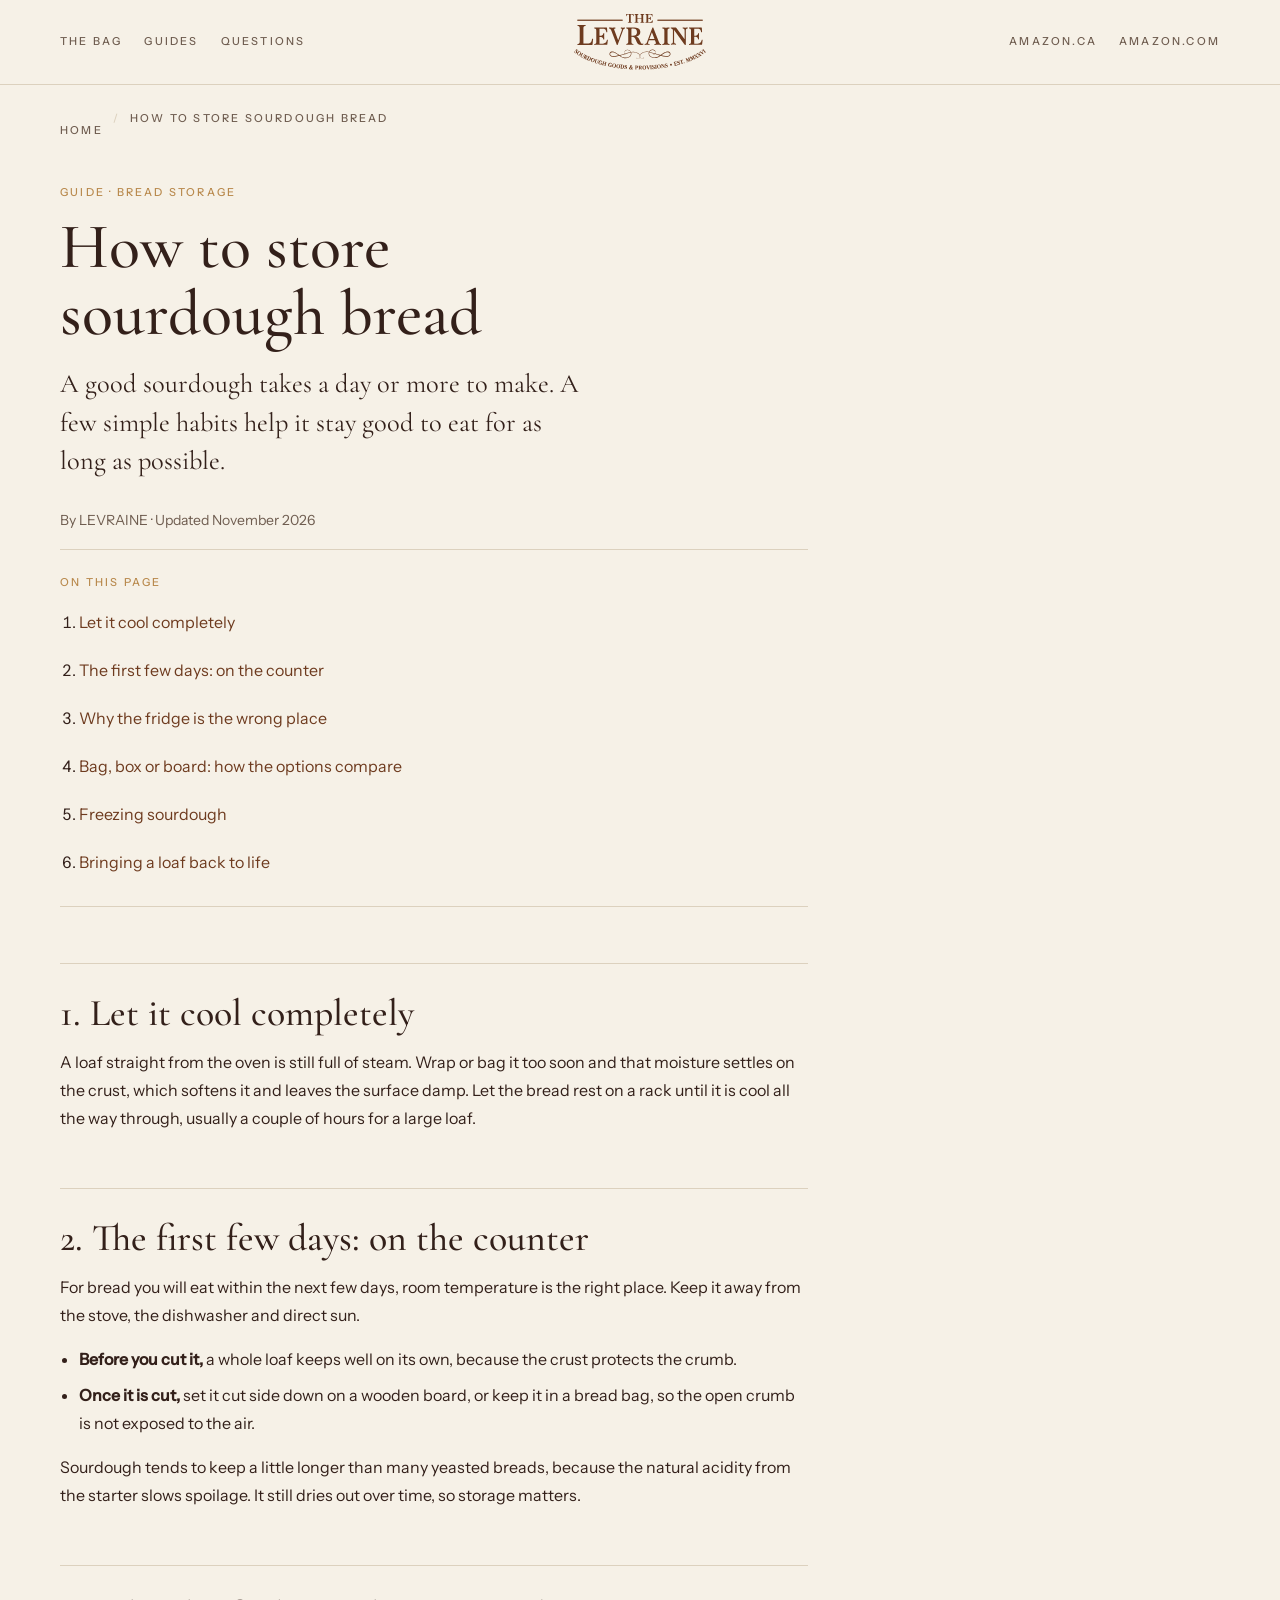
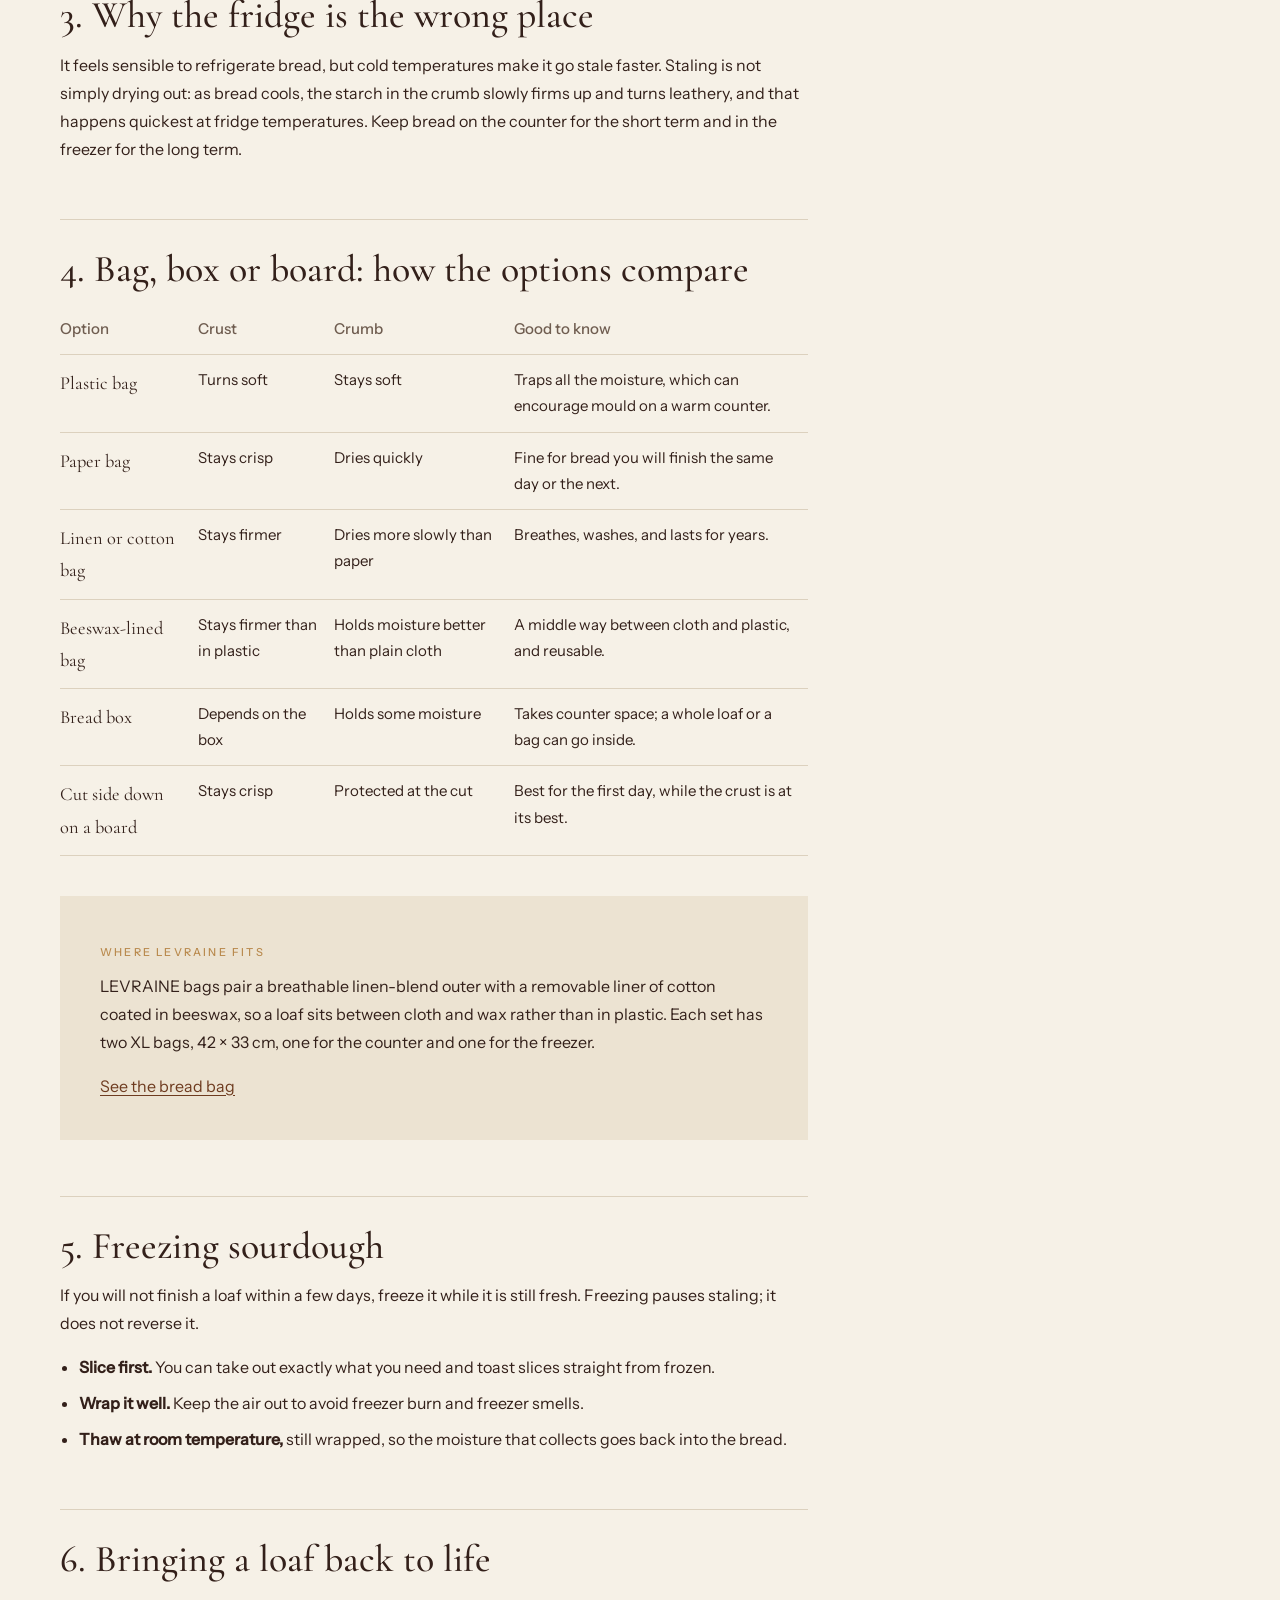
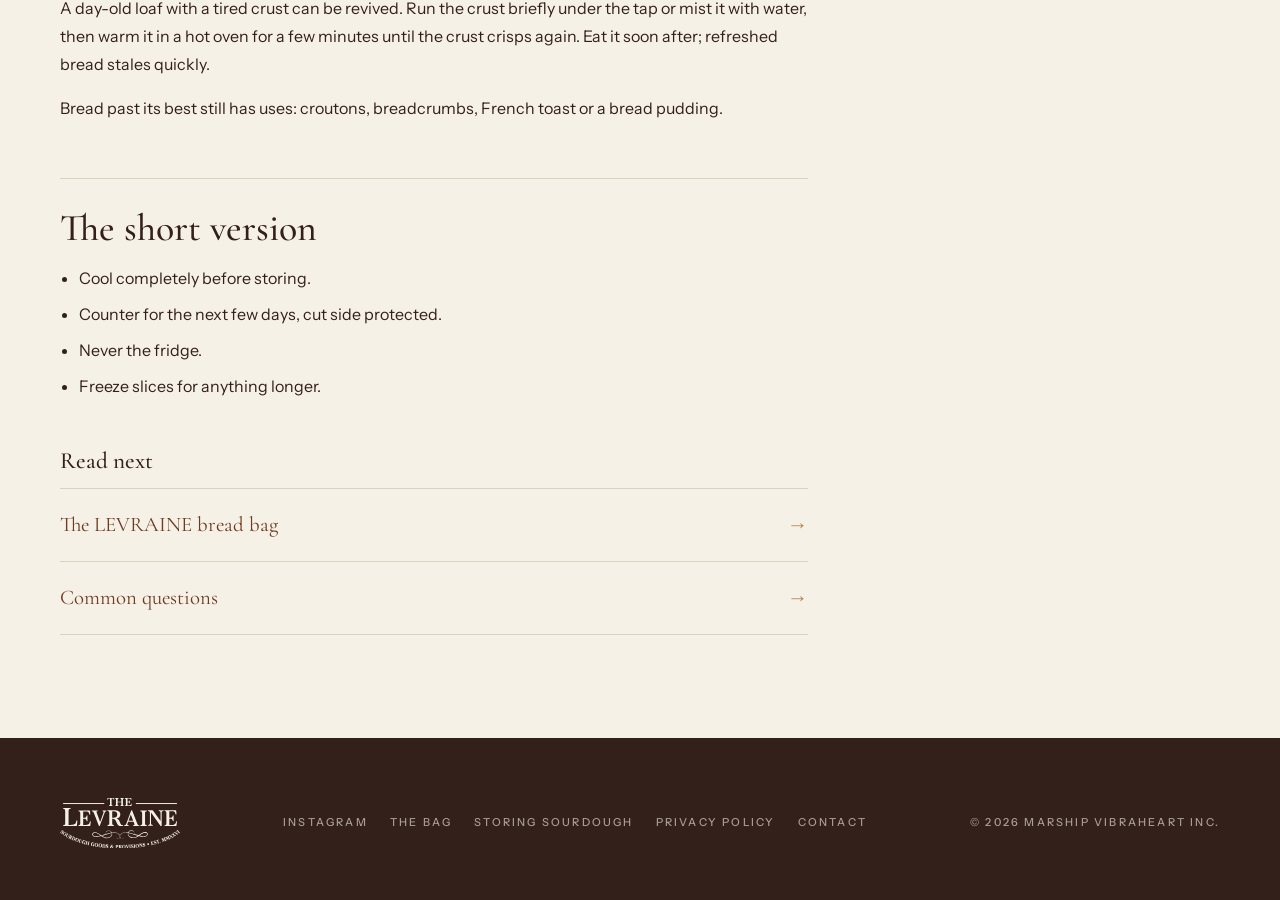
==== commit e4e6e713: "Use LEVRAINE as the one brand name; link Instagram @levraine.ca - Text, alt and aria labels say LEVR" ====
--- a/guides/how-to-store-sourdough-bread/index.html
+++ b/guides/how-to-store-sourdough-bread/index.html
@@ -6,7 +6,7 @@
 <title>How to Store Sourdough Bread So It Stays Fresh | LEVRAINE</title>
 <meta name="description" content="Keep sourdough fresh: let it cool fully, keep it on the counter for a few days, skip the fridge, and freeze slices for longer. Plus how bags, boxes and boards compare.">
 <meta name="theme-color" content="#F6F1E7">
-<link rel="canonical" href="https://levraine.com/guides/how-to-store-sourdough-bread">
+<link rel="canonical" href="https://levraine.com/guides/how-to-store-sourdough-bread/">
 <meta property="og:title" content="How to Store Sourdough Bread So It Stays Fresh | LEVRAINE">
 <meta property="og:description" content="Keep sourdough fresh: let it cool fully, keep it on the counter for a few days, skip the fridge, and freeze slices for longer. Plus how bags, boxes and boards compare.">
 <meta property="og:image" content="https://levraine.com/assets/img/bag-set.webp">
@@ -30,7 +30,7 @@
           "@type": "ListItem",
           "position": 2,
           "name": "How to store sourdough bread",
-          "item": "https://levraine.com/guides/how-to-store-sourdough-bread"
+          "item": "https://levraine.com/guides/how-to-store-sourdough-bread/"
         }
       ]
     },
@@ -49,7 +49,7 @@
         "@type": "Organization",
         "name": "Marship Vibraheart Inc."
       },
-      "mainEntityOfPage": "https://levraine.com/guides/how-to-store-sourdough-bread",
+      "mainEntityOfPage": "https://levraine.com/guides/how-to-store-sourdough-bread/",
       "image": "https://levraine.com/assets/img/bag-set.webp"
     }
   ]
@@ -61,8 +61,8 @@
 <a class="skip" href="#main">Skip to content</a>
 <header class="top">
   <div class="in">
-    <nav class="left caps" aria-label="Primary"><a href="/products/beeswax-bread-bags">The bag</a><a href="/guides/how-to-store-sourdough-bread">Guides</a><a href="/#questions">Questions</a></nav>
-    <a class="home" href="/" aria-label="The Levraine, home"><svg class="logo" viewBox="0 0 440.23 185.61" role="img" aria-label="The Levraine, sourdough goods and provisions, established 2026"><use href="#lv-logo"/></svg></a>
+    <nav class="left caps" aria-label="Primary"><a href="/products/beeswax-bread-bags/">The bag</a><a href="/guides/how-to-store-sourdough-bread/">Guides</a><a href="/#questions">Questions</a></nav>
+    <a class="home" href="/" aria-label="LEVRAINE, home"><svg class="logo" viewBox="0 0 440.23 185.61" role="img" aria-label="LEVRAINE logo: The Levraine, sourdough goods and provisions, established 2026"><use href="#lv-logo"/></svg></a>
     <nav class="right caps" aria-label="Shop"><a href="https://www.amazon.ca/dp/B0H5FXR8X4" rel="noopener" target="_blank">Amazon.ca</a><a href="https://www.amazon.com/dp/B0H5FXR8X4" rel="noopener" target="_blank">Amazon.com</a></nav>
   </div>
 </header>
@@ -117,7 +117,7 @@
         <div class="aside-card">
           <span class="caps kicker">Where LEVRAINE fits</span>
           <p style="margin-top:8px">LEVRAINE bags pair a breathable linen-blend outer with a removable liner of cotton coated in beeswax, so a loaf sits between cloth and wax rather than in plastic. Each set has two XL bags, 42 × 33 cm, one for the counter and one for the freezer.</p>
-          <p><a href="/products/beeswax-bread-bags">See the bread bag</a></p>
+          <p><a href="/products/beeswax-bread-bags/">See the bread bag</a></p>
         </div>
 
         <h2 id="freeze">5. Freezing sourdough</h2>
@@ -141,7 +141,7 @@
         </ul>
 
         <h3 style="margin-top:48px;margin-bottom:12px">Read next</h3>
-        <nav class="related" aria-label="Related"><a href="/products/beeswax-bread-bags">The LEVRAINE bread bag</a><a href="/#questions">Common questions</a></nav>
+        <nav class="related" aria-label="Related"><a href="/products/beeswax-bread-bags/">The LEVRAINE bread bag</a><a href="/#questions">Common questions</a></nav>
       </div>
     </div>
   </article>
@@ -150,8 +150,8 @@
 <section class="foot" aria-label="Footer">
   <div class="in">
     <footer class="end caps">
-      <a href="/" aria-label="The Levraine, home"><svg class="logo" viewBox="0 0 440.23 185.61" aria-hidden="true"><use href="#lv-logo"/></svg></a>
-      <nav aria-label="Footer"><a href="/products/beeswax-bread-bags">The bag</a><a href="/guides/how-to-store-sourdough-bread">Storing sourdough</a><a href="/privacy">Privacy Policy</a><a href="/#contact">Contact</a></nav>
+      <a href="/" aria-label="LEVRAINE, home"><svg class="logo" viewBox="0 0 440.23 185.61" aria-hidden="true"><use href="#lv-logo"/></svg></a>
+      <nav aria-label="Footer"><a href="https://www.instagram.com/levraine.ca/" rel="noopener" target="_blank">Instagram</a><a href="/products/beeswax-bread-bags/">The bag</a><a href="/guides/how-to-store-sourdough-bread/">Storing sourdough</a><a href="/privacy">Privacy Policy</a><a href="/#contact">Contact</a></nav>
       <span>© 2026 Marship Vibraheart Inc.</span>
     </footer>
   </div>
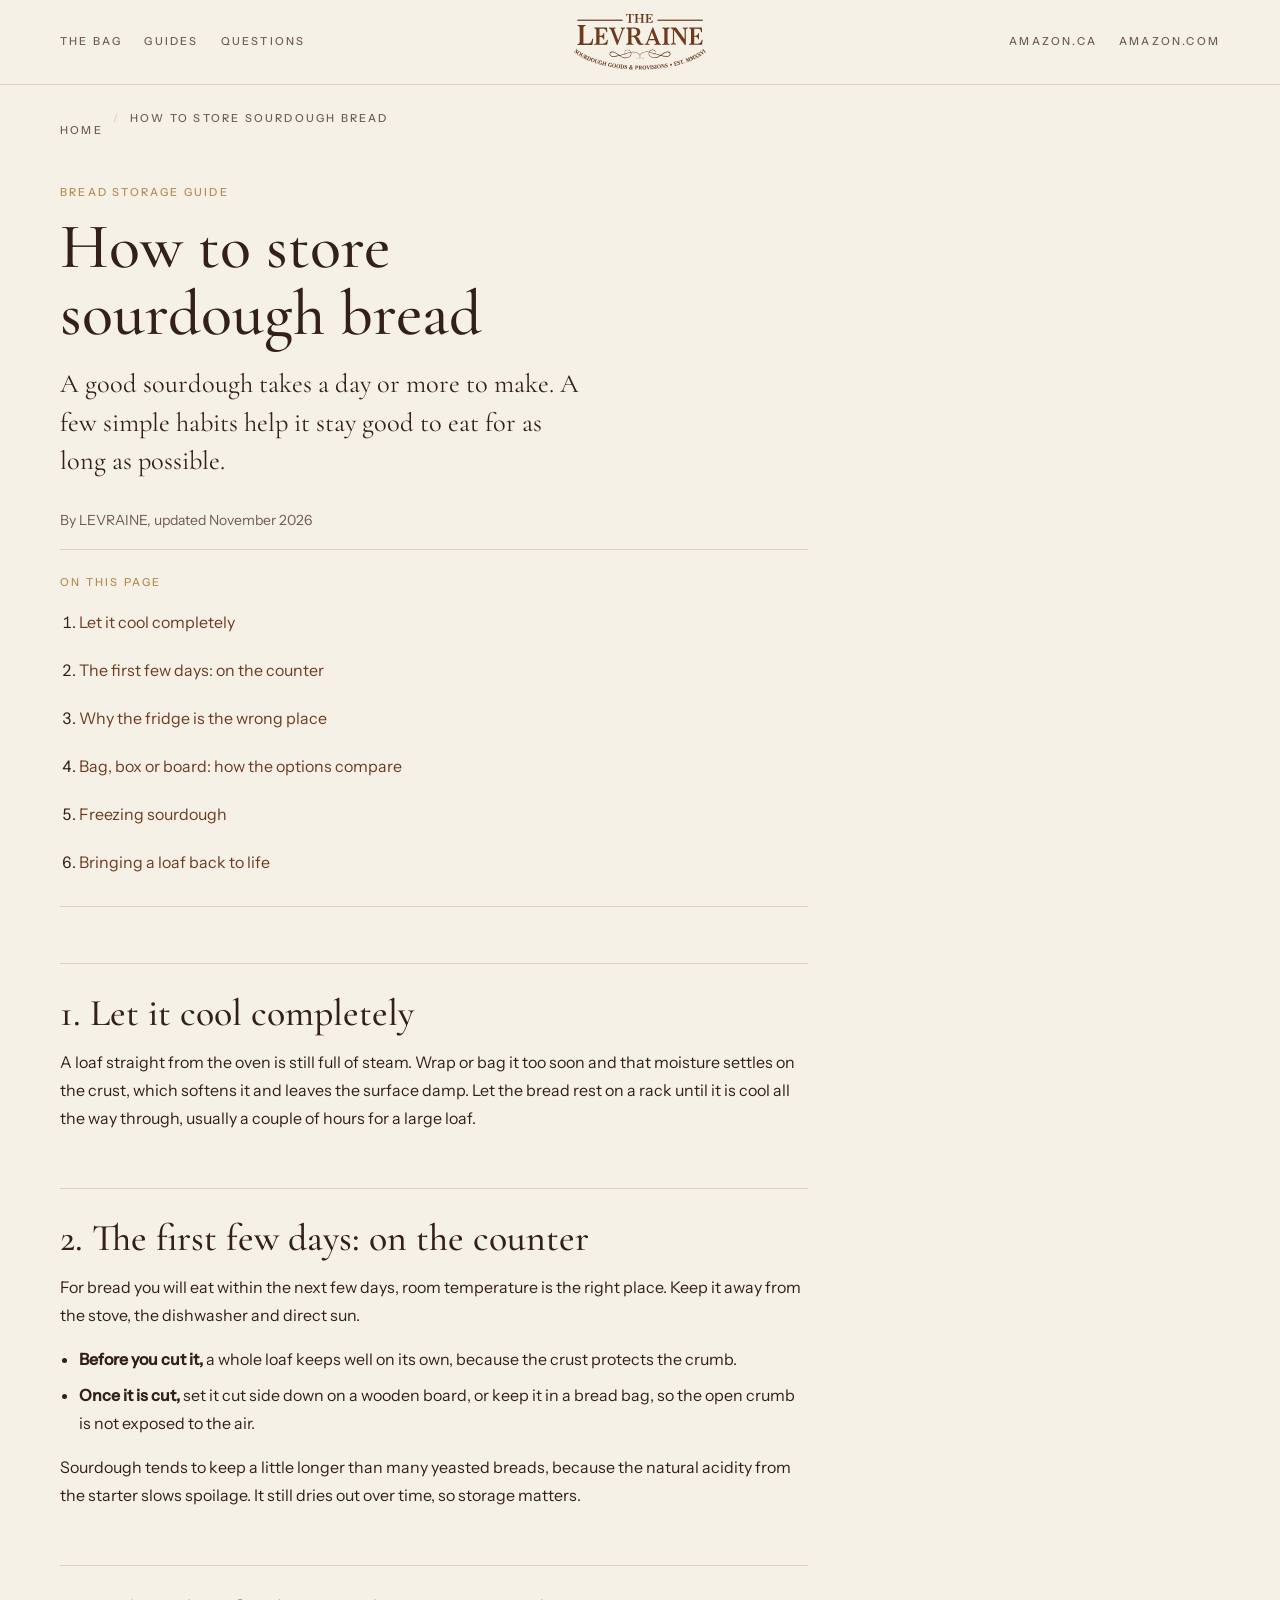
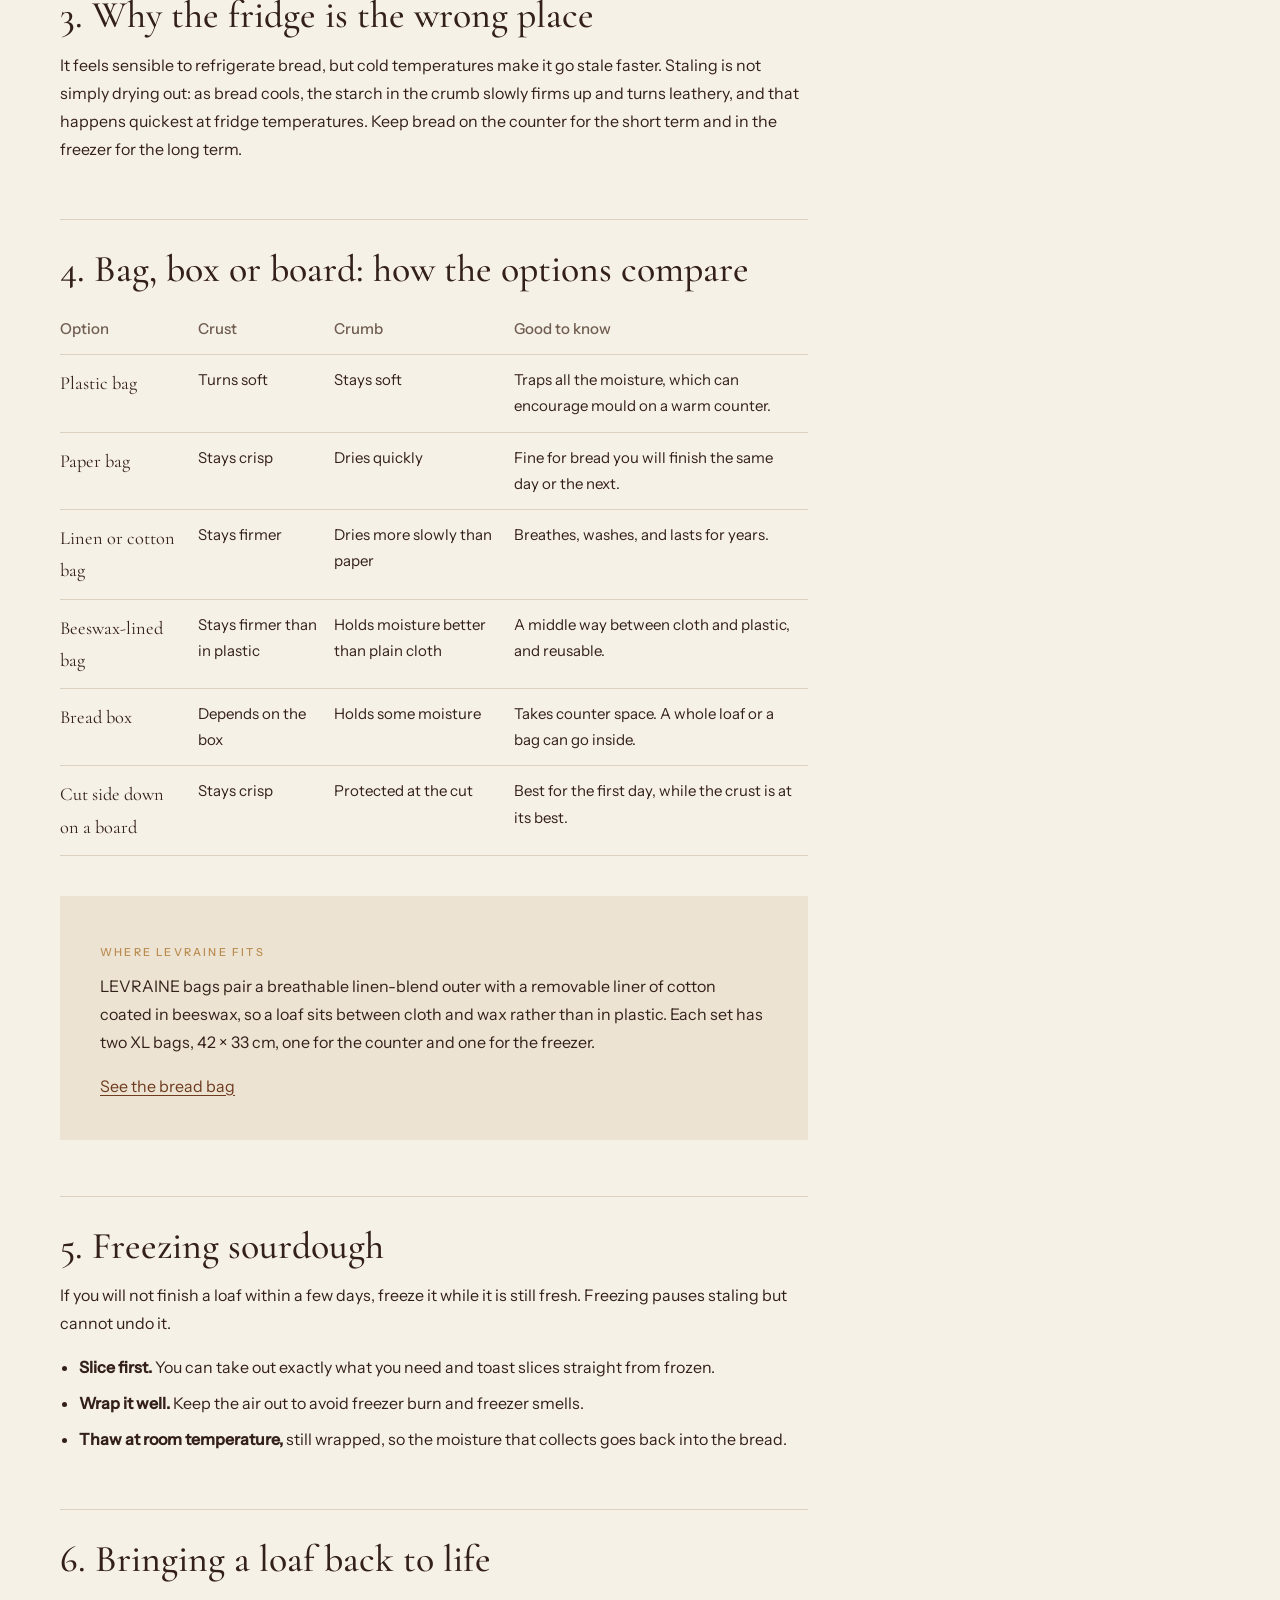
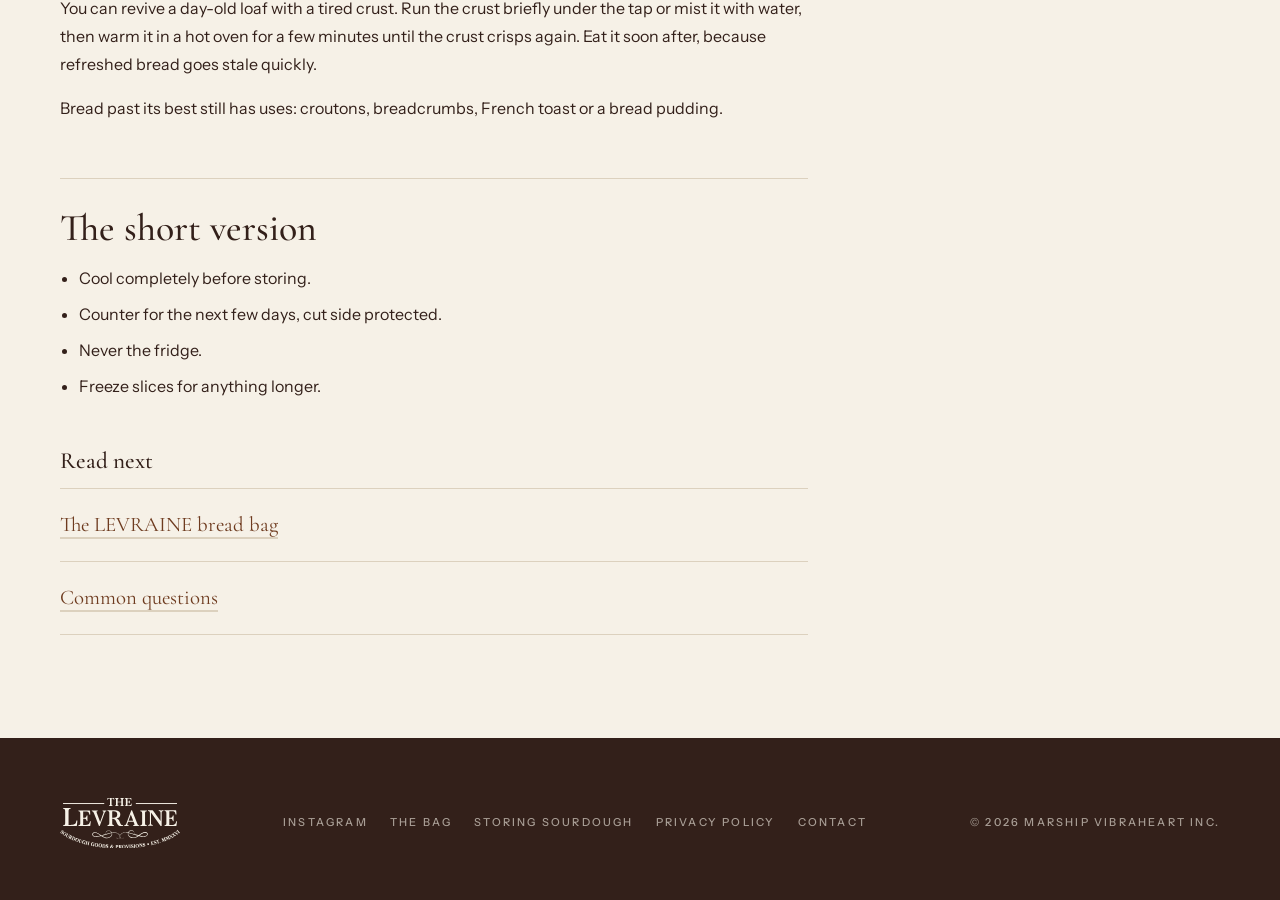
==== commit 1a9a5488: "Remove AI-writing tells from site copy - No inline dots, bars, arrows or semicolons in visible text," ====
--- a/guides/how-to-store-sourdough-bread/index.html
+++ b/guides/how-to-store-sourdough-bread/index.html
@@ -3,11 +3,11 @@
 <head>
 <meta charset="utf-8">
 <meta name="viewport" content="width=device-width, initial-scale=1, viewport-fit=cover">
-<title>How to Store Sourdough Bread So It Stays Fresh | LEVRAINE</title>
+<title>How to Store Sourdough Bread So It Stays Fresh</title>
 <meta name="description" content="Keep sourdough fresh: let it cool fully, keep it on the counter for a few days, skip the fridge, and freeze slices for longer. Plus how bags, boxes and boards compare.">
 <meta name="theme-color" content="#F6F1E7">
 <link rel="canonical" href="https://levraine.com/guides/how-to-store-sourdough-bread/">
-<meta property="og:title" content="How to Store Sourdough Bread So It Stays Fresh | LEVRAINE">
+<meta property="og:title" content="How to Store Sourdough Bread So It Stays Fresh">
 <meta property="og:description" content="Keep sourdough fresh: let it cool fully, keep it on the counter for a few days, skip the fridge, and freeze slices for longer. Plus how bags, boxes and boards compare.">
 <meta property="og:image" content="https://levraine.com/assets/img/bag-set.webp">
 <link rel="icon" href="data:image/svg+xml,<svg xmlns=%22http://www.w3.org/2000/svg%22 viewBox=%220 0 100 100%22><rect width=%22100%22 height=%22100%22 rx=%2218%22 fill=%22%236E3B1F%22/><text x=%2250%22 y=%2268%22 text-anchor=%22middle%22 font-size=%2256%22 fill=%22%23F6F1E7%22 font-family=%22Georgia%22>L</text></svg>">
@@ -72,10 +72,10 @@
   <article class="block" style="padding-top:24px" aria-labelledby="t">
     <div class="in">
       <div class="prose">
-        <span class="caps kicker">Guide · Bread storage</span>
+        <span class="caps kicker">Bread storage guide</span>
         <h1 class="title" id="t">How to store sourdough bread</h1>
         <p class="lede">A good sourdough takes a day or more to make. A few simple habits help it stay good to eat for as long as possible.</p>
-        <p class="note">By LEVRAINE · Updated November 2026</p>
+        <p class="note">By LEVRAINE, updated November 2026</p>
         <nav class="toc" aria-label="On this page"><span class="caps kicker">On this page</span>
           <ol>
             <li><a href="#cool">Let it cool completely</a></li>
@@ -109,7 +109,7 @@
             <tr><td>Paper bag</td><td data-l="Crust">Stays crisp</td><td data-l="Crumb">Dries quickly</td><td data-l="Good to know">Fine for bread you will finish the same day or the next.</td></tr>
             <tr><td>Linen or cotton bag</td><td data-l="Crust">Stays firmer</td><td data-l="Crumb">Dries more slowly than paper</td><td data-l="Good to know">Breathes, washes, and lasts for years.</td></tr>
             <tr><td>Beeswax-lined bag</td><td data-l="Crust">Stays firmer than in plastic</td><td data-l="Crumb">Holds moisture better than plain cloth</td><td data-l="Good to know">A middle way between cloth and plastic, and reusable.</td></tr>
-            <tr><td>Bread box</td><td data-l="Crust">Depends on the box</td><td data-l="Crumb">Holds some moisture</td><td data-l="Good to know">Takes counter space; a whole loaf or a bag can go inside.</td></tr>
+            <tr><td>Bread box</td><td data-l="Crust">Depends on the box</td><td data-l="Crumb">Holds some moisture</td><td data-l="Good to know">Takes counter space. A whole loaf or a bag can go inside.</td></tr>
             <tr><td>Cut side down on a board</td><td data-l="Crust">Stays crisp</td><td data-l="Crumb">Protected at the cut</td><td data-l="Good to know">Best for the first day, while the crust is at its best.</td></tr>
           </tbody>
         </table>
@@ -121,7 +121,7 @@
         </div>
 
         <h2 id="freeze">5. Freezing sourdough</h2>
-        <p>If you will not finish a loaf within a few days, freeze it while it is still fresh. Freezing pauses staling; it does not reverse it.</p>
+        <p>If you will not finish a loaf within a few days, freeze it while it is still fresh. Freezing pauses staling but cannot undo it.</p>
         <ul>
           <li><strong>Slice first.</strong> You can take out exactly what you need and toast slices straight from frozen.</li>
           <li><strong>Wrap it well.</strong> Keep the air out to avoid freezer burn and freezer smells.</li>
@@ -129,7 +129,7 @@
         </ul>
 
         <h2 id="refresh">6. Bringing a loaf back to life</h2>
-        <p>A day-old loaf with a tired crust can be revived. Run the crust briefly under the tap or mist it with water, then warm it in a hot oven for a few minutes until the crust crisps again. Eat it soon after; refreshed bread stales quickly.</p>
+        <p>You can revive a day-old loaf with a tired crust. Run the crust briefly under the tap or mist it with water, then warm it in a hot oven for a few minutes until the crust crisps again. Eat it soon after, because refreshed bread goes stale quickly.</p>
         <p>Bread past its best still has uses: croutons, breadcrumbs, French toast or a bread pudding.</p>
 
         <h2>The short version</h2>
--- a/assets/pages.css
+++ b/assets/pages.css
@@ -67,7 +67,7 @@
 .note { color: var(--muted); font-size: 0.875rem; }
 .related { display: grid; gap: 0; border-top: 1px solid var(--hair); }
 .related a { display: flex; justify-content: space-between; gap: 16px; padding: 18px 0; border-bottom: 1px solid var(--hair); text-decoration: none; font-family: var(--serif); font-size: 1.3rem; }
-.related a::after { content: "→"; font-family: var(--sans); color: var(--wheat); }
+.related a { text-decoration: underline; text-decoration-color: var(--hair); text-underline-offset: 6px; }
 .foot { background: var(--ink); color: var(--paper); }
 .foot .in { padding-block: 48px 40px; }
 footer.end { display: flex; justify-content: space-between; align-items: center; flex-wrap: wrap; gap: 12px 24px; color: rgba(246,241,231,0.6); }
